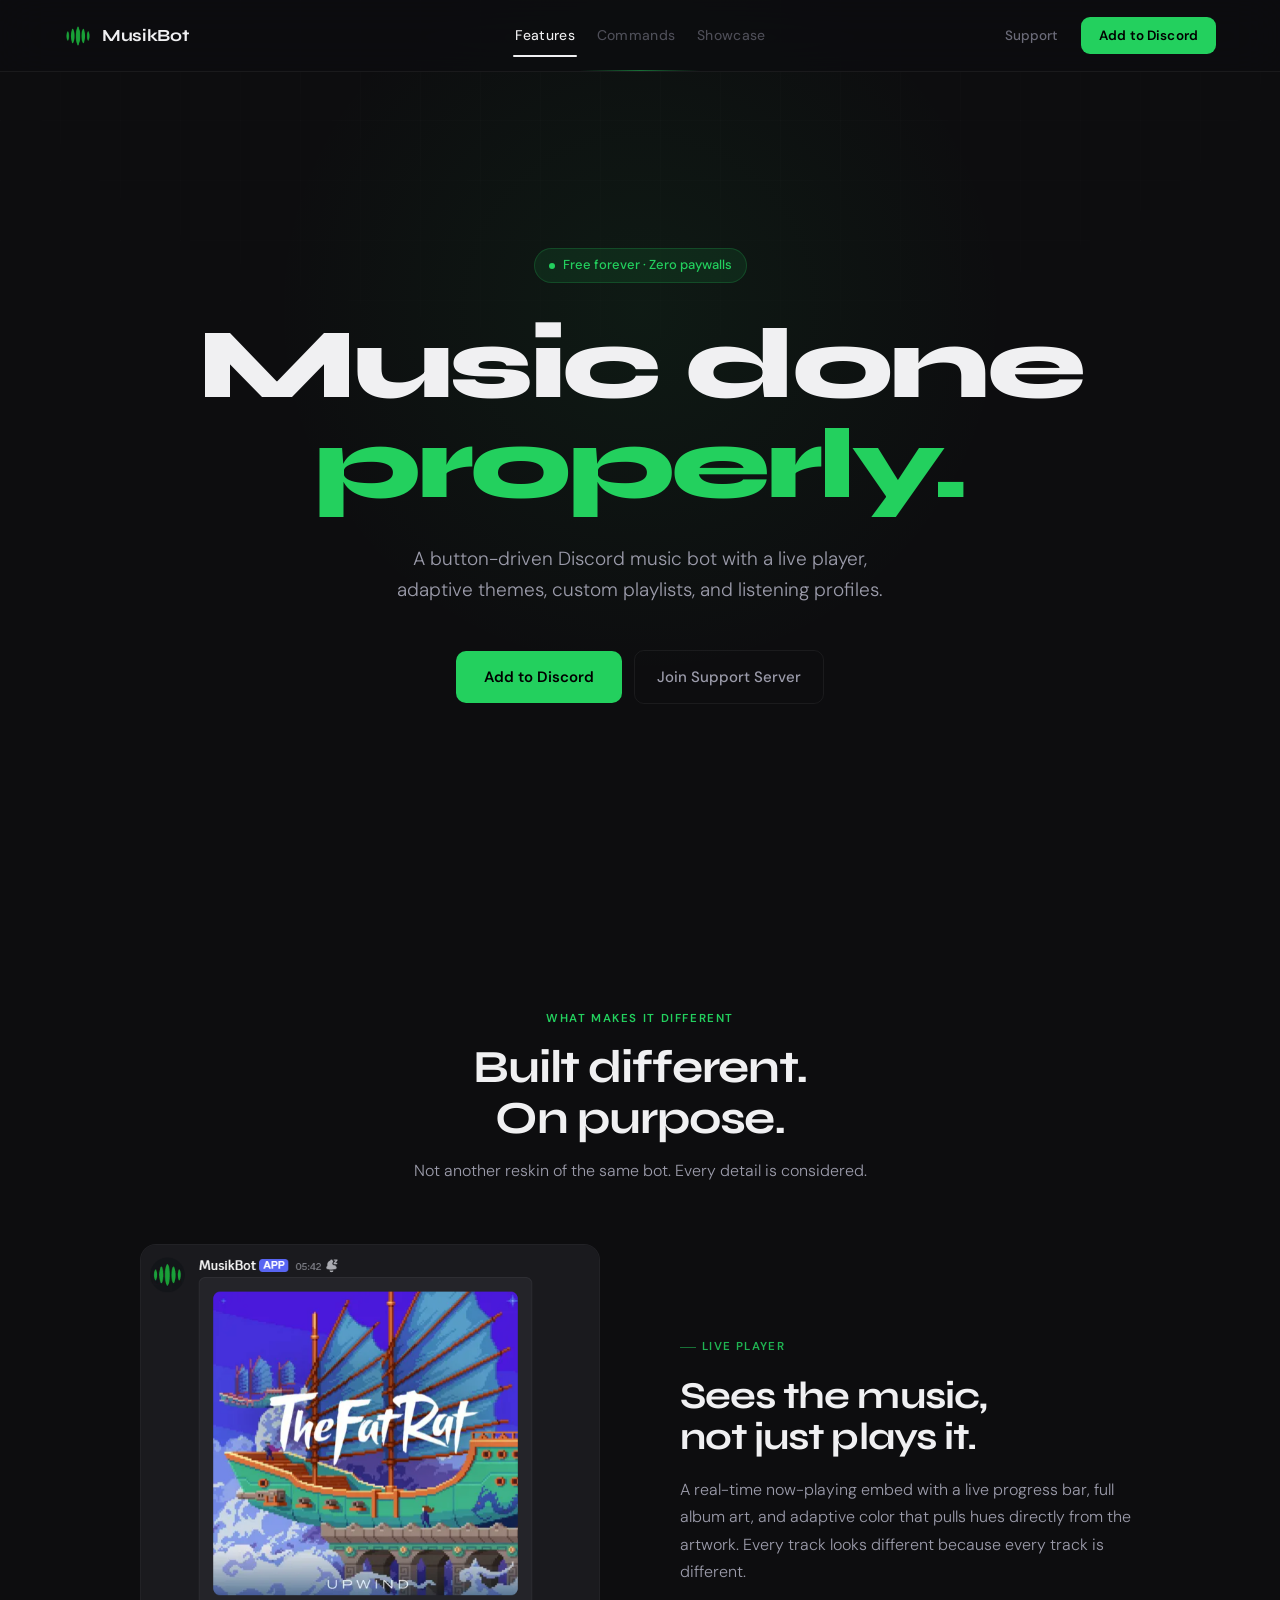
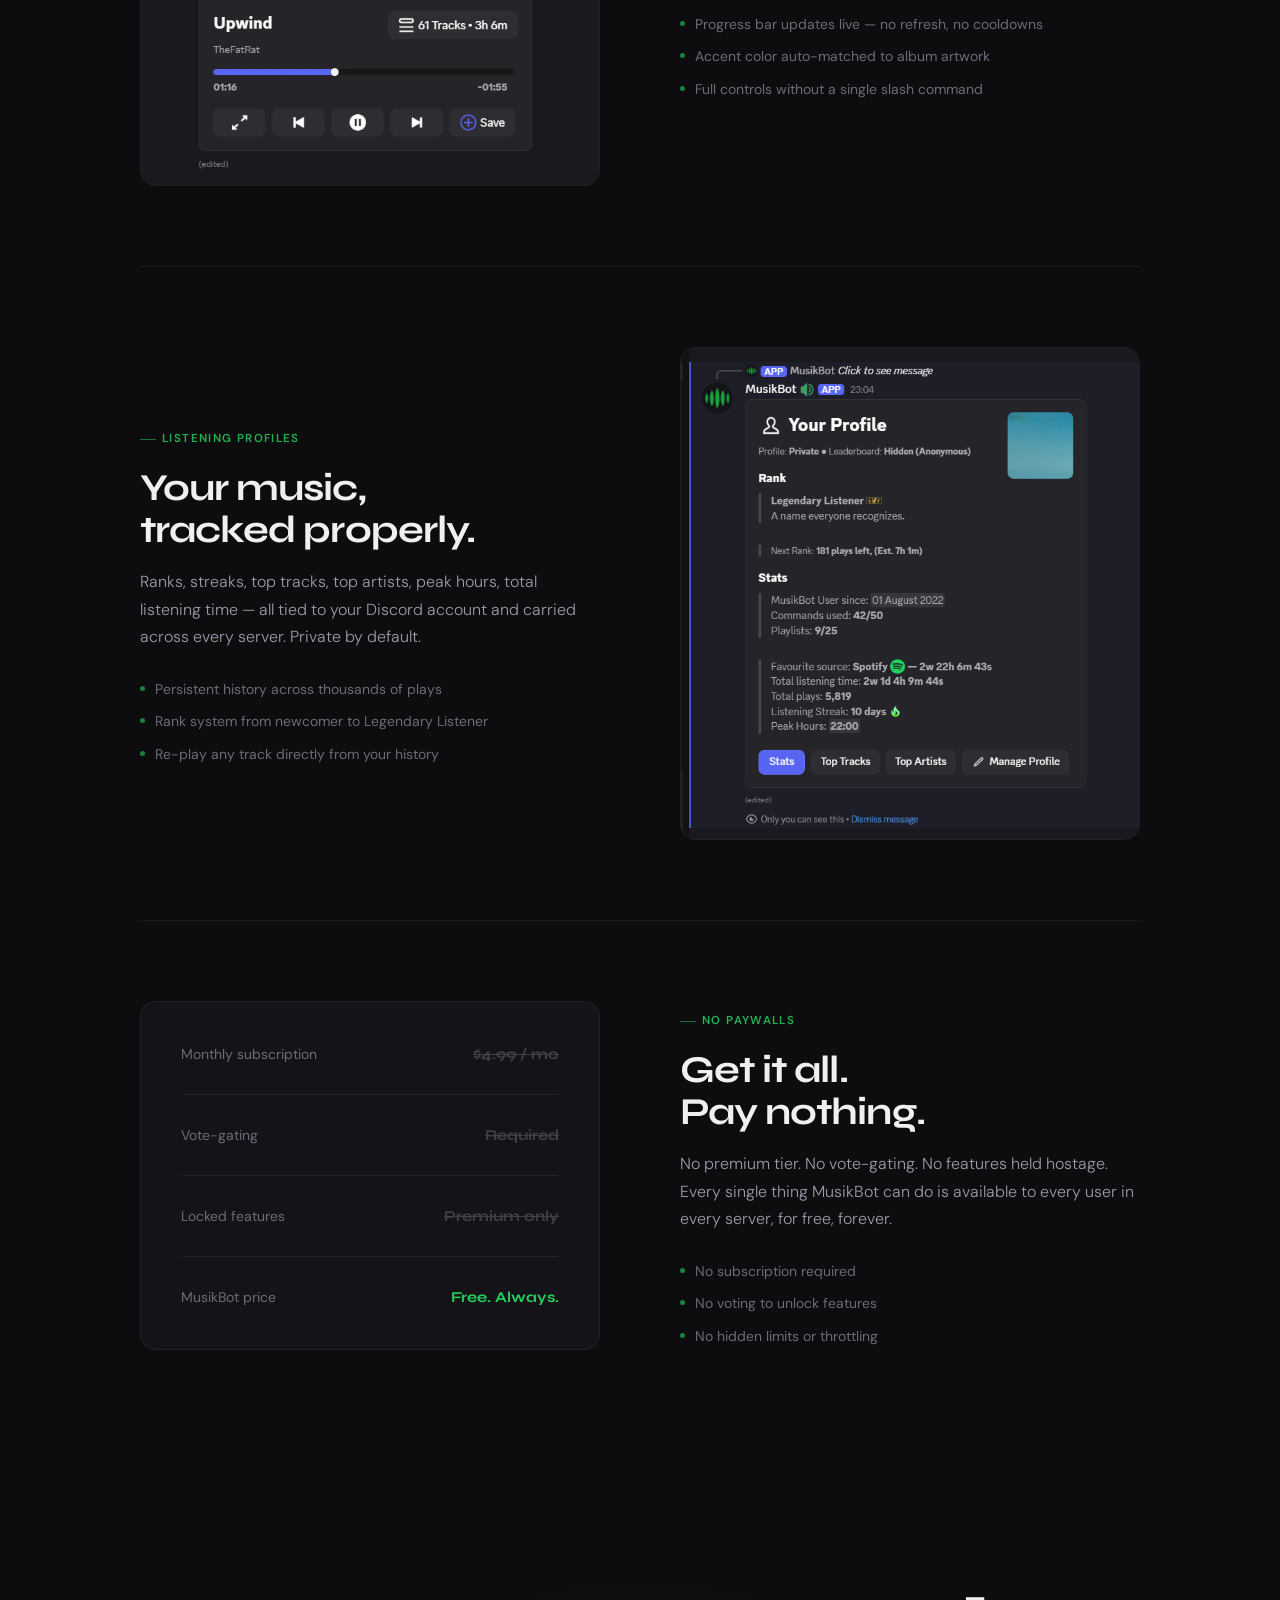
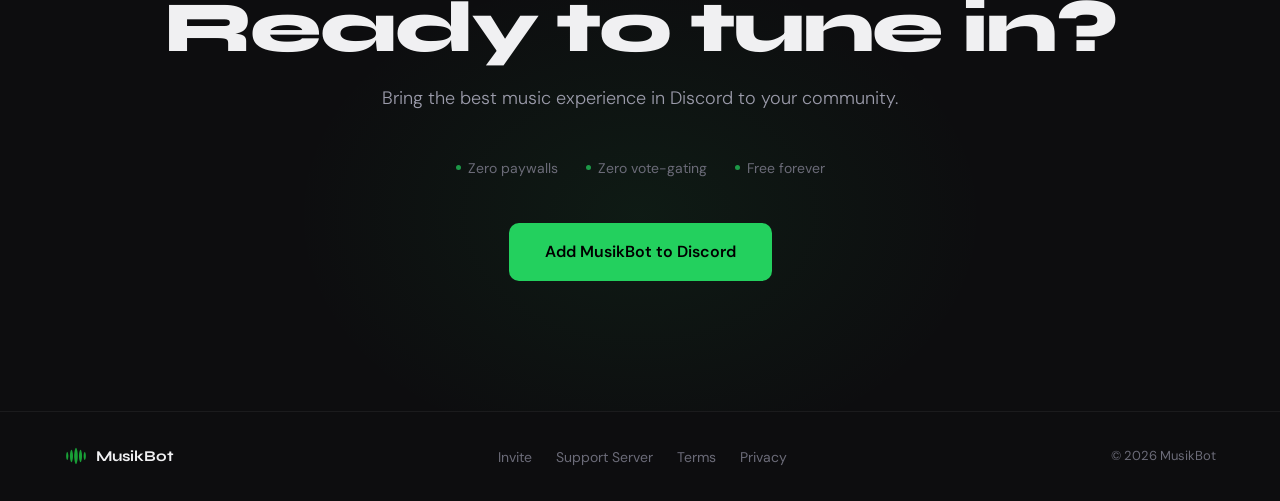
==== index.html @ f8f8abb8 "Update index.html" ====
<!DOCTYPE html>
<html lang="en">
<head>
  <meta charset="UTF-8" />
  <meta name="viewport" content="width=device-width, initial-scale=1.0" />
  <title>MusikBot — Music done properly.</title>
  <meta name="title" content="MusikBot — Music done properly.">
  <meta name="description" content="MusikBot is a button-driven Discord music bot featuring an immersive live player, adaptive themes, and custom listening profiles. Experience music done properly.">
  <meta name="keywords" content="MusikBot, discord music bot, free discord music bot, best discord music bot 2026, discord music bot no paywall, discord music bot free forever, discord music bot with playlists, discord music bot listening stats, discord music bot spotify, discord music bot apple music, discord music bot soundcloud, discord now playing embed, discord music bot adaptive theme, discord music bot album art, discord music bot queue management, discord music bot dj mode, musik bot discord, button driven discord bot, discord music bot no vote gating">
  
  <meta property="og:type" content="website">
  <meta property="og:url" content="https://musikbot.app/">
  <meta property="og:site_name" content="MusikBot">
  <meta property="og:title" content="MusikBot — Music done properly.">
  <meta property="og:description" content="MusikBot is a button-driven Discord music bot featuring an immersive live player, adaptive themes, and custom listening profiles. Experience music done properly.">
  
  <meta name="twitter:card" content="summary_large_image">
  <meta name="twitter:url" content="https://musikbot.app/">
  <meta name="twitter:title" content="MusikBot — Music done properly.">
  <meta name="twitter:description" content="MusikBot is a button-driven Discord music bot featuring an immersive live player, adaptive themes, and custom listening profiles. Experience music done properly.">
  <meta name="twitter:image" content="https://musikbot.app/Media/musikbot.png">
  <meta name="twitter:image:alt" content="MusikBot logo">

  <link rel="icon" type="image/png" href="./Media/musikbot.png">
  <link rel="preconnect" href="https://fonts.googleapis.com" />
  <link rel="preconnect" href="https://fonts.gstatic.com" crossorigin />
  <link href="https://fonts.googleapis.com/css2?family=Syne:wght@400;500;600;700;800&family=DM+Sans:ital,opsz,wght@0,9..40,300;0,9..40,400;0,9..40,500;1,9..40,300&display=swap" rel="stylesheet" />

  <style>
    *, *::before, *::after { box-sizing: border-box; margin: 0; padding: 0; }

    :root {
      --bg: #0d0d0f;
      --surface: #141418;
      --surface2: #1a1a20;
      --border: rgba(255,255,255,0.06);
      --border-hover: rgba(255,255,255,0.12);
      --green: #23d05e;
      --green-dim: rgba(35,208,94,0.10);
      --green-glow: rgba(35,208,94,0.25);
      --text: #f0f0f2;
      --text-muted: #6b6b78;
      --text-mid: #9b9baa;
      --radius: 16px;
      --radius-sm: 10px;
      --nav-height: 72px;
    }

    html { scroll-behavior: smooth; }

    body {
      background: var(--bg);
      color: var(--text);
      font-family: 'DM Sans', sans-serif;
      font-size: 16px;
      line-height: 1.6;
      overflow-x: hidden;
      -webkit-font-smoothing: antialiased;
    }

    /* ─── NAV ─── */
    nav {
      position: fixed;
      top: 0; left: 0; right: 0;
      z-index: 100;
      height: var(--nav-height);
      display: grid;
      grid-template-columns: 1fr auto 1fr;
      align-items: center;
      padding: 0 clamp(24px, 5vw, 64px);
      background: rgba(13,13,15,0.80);
      backdrop-filter: blur(24px);
      -webkit-backdrop-filter: blur(24px);
      border-bottom: 1px solid var(--border);
    }

    /* subtle green line at very bottom of nav */
    nav::after {
      content: '';
      position: absolute;
      bottom: 0; left: 50%; transform: translateX(-50%);
      width: 120px; height: 1px;
      background: linear-gradient(90deg, transparent, var(--green), transparent);
      opacity: 0.5;
    }

    .nav-logo {
      display: flex;
      align-items: center;
      gap: 10px;
      text-decoration: none;
      color: var(--text);
      font-family: 'Syne', sans-serif;
      font-weight: 700;
      font-size: 17px;
      letter-spacing: -0.02em;
      justify-self: start;
    }

    .nav-logo img { width: 28px; height: 28px; }

    /* container */
    .nav-tabs {
      display: flex;
      align-items: center;
      gap: 18px;
      background: transparent;
      border: none;
      padding: 0;
    }

    /* base tab */
    .nav-tab {
      position: relative;
      color: var(--text-muted);
      text-decoration: none;
      font-size: 14px;
      font-weight: 450;
      font-family: 'DM Sans', sans-serif;
      padding: 6px 2px;
      letter-spacing: 0.02em;
      transition: color 0.2s ease, opacity 0.2s ease;
      opacity: 0.7;
    }

    /* hover */
    .nav-tab:hover {
      color: var(--text);
      opacity: 1;
    }

    /* active tab */
    .nav-tab.active {
      color: var(--text);
      opacity: 1;
    }

    .nav-tab::after {
      content: "";
      position: absolute;
      left: 0;
      bottom: -4px;
      width: 0%;
      height: 2px;
      background: var(--text);
      border-radius: 2px;
      transition: width 0.25s ease;
    }

    /* hover underline */
    .nav-tab:hover::after {
      width: 100%;
    }

    /* active underline */
    .nav-tab.active::after {
      width: 100%;
    }

    /* right side actions */
    .nav-actions {
      display: flex;
      align-items: center;
      gap: 10px;
      justify-self: end;
    }

    .nav-support {
      color: var(--text-muted);
      text-decoration: none;
      font-size: 13.5px;
      font-weight: 500;
      padding: 7px 14px;
      border-radius: 8px;
      transition: color 0.18s, background 0.18s;
    }

    .nav-support:hover { color: var(--text); background: var(--surface); }

    .nav-cta {
      display: inline-flex;
      align-items: center;
      gap: 7px;
      background: var(--green);
      color: #000;
      font-family: 'DM Sans', sans-serif;
      font-weight: 600;
      font-size: 13.5px;
      padding: 8px 18px;
      border-radius: 9px;
      text-decoration: none;
      transition: opacity 0.2s, transform 0.2s, box-shadow 0.2s;
      letter-spacing: 0.01em;
    }

    .nav-cta:hover {
      opacity: 0.9;
      transform: translateY(-1px);
      box-shadow: 0 4px 20px var(--green-glow);
    }

    .nav-mobile-cta { display: none; }

    /* ─── HERO ─── */
    .hero {
      min-height: 100vh;
      display: flex;
      flex-direction: column;
      align-items: center;
      justify-content: center;
      text-align: center;
      padding: calc(var(--nav-height) + 80px) clamp(24px, 5vw, 80px) 100px;
      position: relative;
      overflow: hidden;
    }

    .hero-glow {
      position: absolute;
      top: -10%;
      left: 50%;
      transform: translateX(-50%);
      width: 800px;
      height: 800px;
      background: radial-gradient(circle, rgba(35,208,94,0.065) 0%, transparent 65%);
      pointer-events: none;
    }

    /* subtle grid overlay */
    .hero-grid {
      position: absolute;
      inset: 0;
      background-image:
        linear-gradient(rgba(255,255,255,0.015) 1px, transparent 1px),
        linear-gradient(90deg, rgba(255,255,255,0.015) 1px, transparent 1px);
      background-size: 60px 60px;
      pointer-events: none;
      mask-image: radial-gradient(ellipse 80% 60% at 50% 0%, black, transparent);
    }

    .hero-badge {
      display: inline-flex;
      align-items: center;
      gap: 8px;
      background: var(--green-dim);
      border: 1px solid rgba(35,208,94,0.2);
      color: var(--green);
      padding: 6px 14px;
      border-radius: 100px;
      font-size: 13px;
      font-weight: 500;
      margin-bottom: 32px;
      animation: fadeUp 0.6s ease both;
    }

    .hero-badge-dot {
      width: 6px; height: 6px;
      background: var(--green);
      border-radius: 50%;
      animation: pulse 2s infinite;
    }

    @keyframes pulse {
      0%, 100% { opacity: 1; box-shadow: 0 0 0 0 var(--green-glow); }
      50% { opacity: 0.6; box-shadow: 0 0 0 4px transparent; }
    }

    h1 {
      font-family: 'Syne', sans-serif;
      font-size: clamp(52px, 8.5vw, 100px);
      font-weight: 800;
      line-height: 1.0;
      letter-spacing: -0.035em;
      margin-bottom: 28px;
      animation: fadeUp 0.6s 0.1s ease both;
    }

    h1 em {
      font-style: normal;
      color: var(--green);
    }

    .hero-sub {
      font-size: clamp(16px, 2vw, 19px);
      color: var(--text-mid);
      font-weight: 300;
      max-width: 500px;
      margin: 0 auto 44px;
      line-height: 1.65;
      animation: fadeUp 0.6s 0.2s ease both;
    }

    .hero-actions {
      display: flex;
      align-items: center;
      gap: 12px;
      flex-wrap: wrap;
      justify-content: center;
      animation: fadeUp 0.6s 0.3s ease both;
    }

    .btn-primary {
      display: inline-flex;
      align-items: center;
      gap: 8px;
      background: var(--green);
      color: #000;
      font-family: 'DM Sans', sans-serif;
      font-weight: 600;
      font-size: 15px;
      padding: 14px 28px;
      border-radius: 10px;
      text-decoration: none;
      transition: transform 0.2s, box-shadow 0.2s, opacity 0.2s;
    }

    .btn-primary:hover {
      transform: translateY(-2px);
      box-shadow: 0 10px 36px var(--green-glow);
      opacity: 0.92;
    }

    .btn-secondary {
      display: inline-flex;
      align-items: center;
      gap: 8px;
      background: transparent;
      color: var(--text-mid);
      font-family: 'DM Sans', sans-serif;
      font-weight: 500;
      font-size: 15px;
      padding: 14px 22px;
      border-radius: 10px;
      text-decoration: none;
      border: 1px solid var(--border);
      transition: border-color 0.2s, color 0.2s, background 0.2s;
    }

    .btn-secondary:hover {
      border-color: var(--border-hover);
      color: var(--text);
      background: var(--surface);
    }

    @keyframes fadeUp {
      from { opacity: 0; transform: translateY(22px); }
      to { opacity: 1; transform: translateY(0); }
    }

    /* ─── SHARED SECTION STYLES ─── */
    .section-label {
      text-align: center;
      font-size: 11.5px;
      font-weight: 600;
      letter-spacing: 0.14em;
      text-transform: uppercase;
      color: var(--green);
      margin-bottom: 14px;
      opacity: 0.8;
    }

    .section-title {
      font-family: 'Syne', sans-serif;
      font-size: clamp(28px, 4vw, 46px);
      font-weight: 700;
      letter-spacing: -0.025em;
      text-align: center;
      margin-bottom: 14px;
      line-height: 1.1;
    }

    .section-desc {
      text-align: center;
      color: var(--text-mid);
      font-size: 16px;
      font-weight: 300;
      max-width: 460px;
      margin: 0 auto 60px;
      line-height: 1.65;
    }

    /* ─── CANVAS GALLERY ─── */
    .canvas-section {
      padding: 0 clamp(24px, 5vw, 80px) 110px;
    }

    .canvas-gallery {
      display: grid;
      grid-template-columns: repeat(3, 1fr);
      gap: 20px;
      max-width: 1100px;
      margin: 0 auto;
    }

    .canvas-card {
      border-radius: var(--radius);
      overflow: hidden;
      border: 1px solid var(--border);
      transition: transform 0.3s, border-color 0.3s, box-shadow 0.3s;
    }

    .canvas-card:hover {
      transform: translateY(-6px);
      border-color: var(--border-hover);
      box-shadow: 0 24px 60px rgba(0,0,0,0.5);
    }

    .canvas-card img { width: 100%; display: block; }

    /* ─── THEMES ─── */
    .themes-section {
      padding: 100px clamp(24px, 5vw, 80px);
      background: var(--surface);
      border-top: 1px solid var(--border);
      border-bottom: 1px solid var(--border);
    }

    .themes-grid {
      display: grid;
      grid-template-columns: 1fr 1fr;
      gap: 20px;
      max-width: 900px;
      margin: 0 auto;
    }

    .theme-card {
      border-radius: var(--radius);
      overflow: hidden;
      border: 1px solid var(--border);
      transition: transform 0.3s, border-color 0.3s, box-shadow 0.3s;
    }

    .theme-card:hover {
      transform: translateY(-4px);
      border-color: var(--border-hover);
      box-shadow: 0 20px 50px rgba(0,0,0,0.4);
    }

    .theme-card img { width: 100%; display: block; }

    .theme-label {
      padding: 14px 18px;
      background: var(--surface2);
      border-top: 1px solid var(--border);
    }

    .theme-label-name {
      font-family: 'Syne', sans-serif;
      font-weight: 600;
      font-size: 14px;
    }

    .theme-label-desc {
      font-size: 12px;
      color: var(--text-muted);
      margin-top: 2px;
    }

    /* ─── FEATURES (new alternating layout) ─── */
    .features-section {
      padding: 110px clamp(24px, 5vw, 80px);
    }

    .features-list {
      max-width: 1000px;
      margin: 0 auto;
      display: flex;
      flex-direction: column;
      gap: 0;
    }

    .feature-row {
      display: grid;
      grid-template-columns: 1fr 1fr;
      gap: 80px;
      align-items: center;
      padding: 80px 0;
      border-bottom: 1px solid var(--border);
    }

    .feature-row:first-child { padding-top: 0; }
    .feature-row:last-child { border-bottom: none; padding-bottom: 0; }

    /* alternate: text right, visual left */
    .feature-row.reverse { direction: rtl; }
    .feature-row.reverse > * { direction: ltr; }

    .feature-text {}

    .feature-tag {
      display: inline-flex;
      align-items: center;
      gap: 6px;
      font-size: 11.5px;
      font-weight: 600;
      letter-spacing: 0.12em;
      text-transform: uppercase;
      color: var(--green);
      margin-bottom: 18px;
      opacity: 0.85;
    }

    .feature-tag::before {
      content: '';
      display: inline-block;
      width: 16px;
      height: 1px;
      background: var(--green);
      opacity: 0.6;
    }

    .feature-title {
      font-family: 'Syne', sans-serif;
      font-size: clamp(26px, 3vw, 38px);
      font-weight: 700;
      letter-spacing: -0.025em;
      line-height: 1.1;
      margin-bottom: 18px;
    }

    .feature-desc {
      font-size: 16px;
      color: var(--text-mid);
      font-weight: 300;
      line-height: 1.7;
      margin-bottom: 28px;
    }

    .feature-detail {
      display: flex;
      flex-direction: column;
      gap: 10px;
    }

    .feature-detail-item {
      display: flex;
      align-items: flex-start;
      gap: 10px;
      font-size: 14px;
      color: var(--text-muted);
    }

    .feature-detail-item::before {
      content: '';
      display: inline-block;
      width: 5px;
      height: 5px;
      border-radius: 50%;
      background: var(--green);
      opacity: 0.6;
      flex-shrink: 0;
      margin-top: 8px;
    }

    /* visual side of feature row */
    .feature-visual {
      border-radius: var(--radius);
      overflow: hidden;
      border: 1px solid var(--border);
      background: var(--surface);
      transition: border-color 0.3s, box-shadow 0.3s;
    }

    .feature-visual:hover {
      border-color: var(--border-hover);
      box-shadow: 0 20px 60px rgba(0,0,0,0.5);
    }

    .feature-visual img { width: 100%; display: block; }

    /* stat-style visual for "free" feature */
    .feature-stat-block {
      border-radius: var(--radius);
      background: var(--surface);
      border: 1px solid var(--border);
      padding: 40px;
      display: flex;
      flex-direction: column;
      gap: 28px;
    }

    .stat-row {
      display: flex;
      align-items: center;
      justify-content: space-between;
      padding-bottom: 28px;
      border-bottom: 1px solid var(--border);
    }

    .stat-row:last-child { border-bottom: none; padding-bottom: 0; }

    .stat-label {
      font-size: 14px;
      color: var(--text-muted);
      font-weight: 400;
    }

    .stat-value {
      font-family: 'Syne', sans-serif;
      font-size: 15px;
      font-weight: 700;
      color: var(--green);
    }

    .stat-value.crossed {
      color: var(--text-muted);
      text-decoration: line-through;
      opacity: 0.5;
    }

    /* ─── SCREENSHOTS ─── */
    .screenshots-section {
      padding: 100px clamp(24px, 5vw, 80px);
      background: var(--surface);
      border-top: 1px solid var(--border);
      border-bottom: 1px solid var(--border);
    }

    .screenshots-scroll {
      display: grid;
      grid-template-columns: repeat(3, 1fr);
      gap: 20px;
      max-width: 1100px;
      margin: 0 auto;
    }

    .screenshot-card {
      border-radius: var(--radius);
      overflow: hidden;
      border: 1px solid var(--border);
      transition: transform 0.3s, border-color 0.3s, box-shadow 0.3s;
    }

    .screenshot-card:hover {
      transform: translateY(-4px);
      border-color: var(--border-hover);
      box-shadow: 0 20px 50px rgba(0,0,0,0.4);
    }

    .screenshot-card img { width: 100%; display: block; }

    .screenshot-label {
      padding: 12px 16px;
      background: var(--surface2);
      border-top: 1px solid var(--border);
      font-size: 13px;
      font-weight: 500;
      color: var(--text-mid);
    }

    /* ─── CTA ─── */
    .cta-section {
      padding: 130px clamp(24px, 5vw, 80px);
      text-align: center;
      position: relative;
      overflow: hidden;
    }

    .cta-glow {
      position: absolute;
      bottom: -10%;
      left: 50%;
      transform: translateX(-50%);
      width: 700px;
      height: 500px;
      background: radial-gradient(ellipse, rgba(35,208,94,0.07) 0%, transparent 70%);
      pointer-events: none;
    }

    .cta-section h2 {
      font-family: 'Syne', sans-serif;
      font-size: clamp(36px, 6vw, 72px);
      font-weight: 800;
      letter-spacing: -0.03em;
      margin-bottom: 18px;
      line-height: 1.05;
    }

    .cta-section p {
      color: var(--text-mid);
      font-size: 18px;
      font-weight: 300;
      margin-bottom: 44px;
    }

    .cta-pills {
      display: flex;
      align-items: center;
      justify-content: center;
      gap: 28px;
      margin-bottom: 44px;
      flex-wrap: wrap;
    }

    .cta-pill {
      display: flex;
      align-items: center;
      gap: 7px;
      font-size: 14px;
      color: var(--text-muted);
    }

    .cta-pill-dot {
      width: 5px; height: 5px;
      border-radius: 50%;
      background: var(--green);
      opacity: 0.7;
    }

    /* ─── FOOTER ─── */
    footer {
      border-top: 1px solid var(--border);
      padding: 32px clamp(24px, 5vw, 64px);
      display: flex;
      align-items: center;
      justify-content: space-between;
      gap: 16px;
      flex-wrap: wrap;
    }

    .footer-logo {
      display: flex;
      align-items: center;
      gap: 8px;
      font-family: 'Syne', sans-serif;
      font-weight: 700;
      font-size: 15px;
      color: var(--text);
      text-decoration: none;
    }

    .footer-logo img { width: 24px; height: 24px; }

    .footer-links {
      display: flex;
      gap: 24px;
      list-style: none;
    }

    .footer-links a {
      color: var(--text-muted);
      text-decoration: none;
      font-size: 14px;
      transition: color 0.2s;
    }

    .footer-links a:hover { color: var(--text); }

    .footer-copy {
      font-size: 13px;
      color: var(--text-muted);
    }

    /* ─── SCROLL REVEAL ─── */
    .reveal {
      opacity: 0;
      transform: translateY(24px);
      transition: opacity 0.65s ease, transform 0.65s ease;
    }

    .reveal.visible {
      opacity: 1;
      transform: translateY(0);
    }

    /* ─── RESPONSIVE ─── */
    @media (max-width: 700px) {
      .feature-row {
        grid-template-columns: 1fr;
        gap: 40px;
        padding: 60px 0;
      }
      .feature-row.reverse { direction: ltr; }
      
      .feature-visual {
        max-width: 400px;
        margin: 0 auto;
        width: 100%;
      }
    }

    @media (max-width: 640px) {
      nav { grid-template-columns: 1fr auto; }
      .nav-tabs { display: right; }
      .nav-cta { display: none;}
      .nav-actions .nav-support { display: none; }
      
      .canvas-gallery { grid-template-columns: 1fr; gap: 16px; }
      .themes-grid { grid-template-columns: 1fr; }
      .screenshots-scroll { grid-template-columns: 1fr; }
      footer { flex-direction: column; align-items: flex-start; gap: 20px; }
      .footer-links { flex-wrap: wrap; gap: 16px; }

      .canvas-card, .theme-card, .screenshot-card {
        max-width: 450px;
        margin: 0 auto;
        width: 100%;
      }
    }

    @media (max-width: 480px) {
      .hero-actions { flex-direction: column; width: 100%; }
      .btn-primary, .btn-secondary { width: 100%; justify-content: center; }
      .cta-pills { gap: 16px; flex-direction: column; align-items: flex-start; padding-left: 8px; }
    }
  </style>
</head>
<body>

  <!-- NAV -->
  <nav>
    <a href="#" class="nav-logo">
      <img src="./Media/musikbot.png" alt="MusikBot" />
      MusikBot
    </a>

    <div class="nav-tabs">
      <a href="#features" class="nav-tab">Features</a>
      <a href="/commands" class="nav-tab">Commands</a>
      <a href="/showcase" class="nav-tab">Showcase</a>
    </div>

    <div class="nav-actions">
      <a href="https://discord.gg/jgJybrnB6D" class="nav-support">Support</a>
      <a href="https://discord.com/oauth2/authorize?client_id=848101659665891329&scope=bot&permissions=414468009280" class="nav-cta">
        Add to Discord
      </a>
    </div>

    <!-- mobile only -->
    <a href="https://discord.com/oauth2/authorize?client_id=848101659665891329&scope=bot&permissions=414468009280" class="nav-cta nav-mobile-cta" style="display:none;">Add to Discord</a>
  </nav>

  <!-- HERO -->
  <section class="hero">
    <div class="hero-glow"></div>
    <div class="hero-grid"></div>
    <div class="hero-badge">
      <div class="hero-badge-dot"></div>
      Free forever · Zero paywalls
    </div>
    <h1>Music done<br /><em>properly.</em></h1>
    <p class="hero-sub">A button-driven Discord music bot with a live player, adaptive themes, custom playlists, and listening profiles.</p>
    <div class="hero-actions">
      <a href="https://discord.com/oauth2/authorize?client_id=848101659665891329&scope=bot&permissions=414468009280" class="btn-primary">
        Add to Discord
      </a>
      <a href="https://discord.gg/jgJybrnB6D" class="btn-secondary">
        Join Support Server
      </a>
    </div>
  </section>

  <!-- FEATURES — alternating rows -->
  <section class="features-section" id="features">
    <p class="section-label reveal">What makes it different</p>
    <h2 class="section-title reveal">Built different.<br />On purpose.</h2>
    <p class="section-desc reveal">Not another reskin of the same bot. Every detail is considered.</p>

    <div class="features-list">

      <!-- 1: Live Player -->
      <div class="feature-row reverse reveal">
        <div class="feature-text">
          <div class="feature-tag">Live Player</div>
          <h3 class="feature-title">Sees the music,<br />not just plays it.</h3>
          <p class="feature-desc">A real-time now-playing embed with a live progress bar, full album art, and adaptive color that pulls hues directly from the artwork. Every track looks different because every track is different.</p>
          <div class="feature-detail">
            <div class="feature-detail-item">Progress bar updates live — no refresh, no cooldowns</div>
            <div class="feature-detail-item">Accent color auto-matched to album artwork</div>
            <div class="feature-detail-item">Full controls without a single slash command</div>
          </div>
        </div>
        <div class="feature-visual">
          <img src="./Media/Canvas_Blue.png" alt="Live player with adaptive color" loading="lazy" />
        </div>
      </div>

      <!-- 2: Listening Profiles -->
      <div class="feature-row reveal">
        <div class="feature-text">
          <div class="feature-tag">Listening Profiles</div>
          <h3 class="feature-title">Your music,<br />tracked properly.</h3>
          <p class="feature-desc">Ranks, streaks, top tracks, top artists, peak hours, total listening time — all tied to your Discord account and carried across every server. Private by default.</p>
          <div class="feature-detail">
            <div class="feature-detail-item">Persistent history across thousands of plays</div>
            <div class="feature-detail-item">Rank system from newcomer to Legendary Listener</div>
            <div class="feature-detail-item">Re-play any track directly from your history</div>
          </div>
        </div>
        <div class="feature-visual">
          <img src="./Media/Profile_View.png" alt="Listening profile with stats" loading="lazy" />
        </div>
      </div>

      <!-- 3: Free forever -->
      <div class="feature-row reverse reveal">
        <div class="feature-text">
          <div class="feature-tag">No Paywalls</div>
          <h3 class="feature-title">Get it all.<br />Pay nothing.</h3>
          <p class="feature-desc">No premium tier. No vote-gating. No features held hostage. Every single thing MusikBot can do is available to every user in every server, for free, forever.</p>
          <div class="feature-detail">
            <div class="feature-detail-item">No subscription required</div>
            <div class="feature-detail-item">No voting to unlock features</div>
            <div class="feature-detail-item">No hidden limits or throttling</div>
          </div>
        </div>
        <div class="feature-stat-block">
          <div class="stat-row">
            <span class="stat-label">Monthly subscription</span>
            <span class="stat-value crossed">$4.99 / mo</span>
          </div>
          <div class="stat-row">
            <span class="stat-label">Vote-gating</span>
            <span class="stat-value crossed">Required</span>
          </div>
          <div class="stat-row">
            <span class="stat-label">Locked features</span>
            <span class="stat-value crossed">Premium only</span>
          </div>
          <div class="stat-row">
            <span class="stat-label">MusikBot price</span>
            <span class="stat-value">Free. Always.</span>
          </div>
        </div>
      </div>

    </div>
  </section>

  <!-- CTA -->
  <section class="cta-section">
    <div class="cta-glow"></div>
    <h2 class="reveal">Ready to tune in?</h2>
    <p class="reveal">Bring the best music experience in Discord to your community.</p>
    <div class="cta-pills reveal">
      <div class="cta-pill"><div class="cta-pill-dot"></div>Zero paywalls</div>
      <div class="cta-pill"><div class="cta-pill-dot"></div>Zero vote-gating</div>
      <div class="cta-pill"><div class="cta-pill-dot"></div>Free forever</div>
    </div>
    <div class="reveal">
      <a href="https://discord.com/oauth2/authorize?client_id=848101659665891329&scope=bot&permissions=414468009280" class="btn-primary" style="font-size: 16px; padding: 16px 36px;">
        Add MusikBot to Discord
      </a>
    </div>
  </section>

  <!-- FOOTER -->
  <footer>
    <a href="#" class="footer-logo">
      <img src="./Media/musikbot.png" alt="MusikBot" />
      MusikBot
    </a>
    <ul class="footer-links">
      <li><a href="https://discord.com/oauth2/authorize?client_id=848101659665891329&scope=bot&permissions=414468009280">Invite</a></li>
      <li><a href="https://discord.gg/jgJybrnB6D">Support Server</a></li>
      <li><a href="/terms-of-service">Terms</a></li>
      <li><a href="/privacy-policy">Privacy</a></li>
    </ul>
    <span class="footer-copy">© 2026 MusikBot</span>
  </footer>

  <script>
    // Scroll reveal
    const observer = new IntersectionObserver((entries) => {
      entries.forEach(e => {
        if (e.isIntersecting) {
          e.target.classList.add('visible');
          observer.unobserve(e.target);
        }
      });
    }, { threshold: 0.08, rootMargin: '0px 0px -40px 0px' });

    document.querySelectorAll('.reveal').forEach(el => observer.observe(el));

    // Active nav tab on scroll
    const sections = document.querySelectorAll('section[id]');
    const tabs = document.querySelectorAll('.nav-tab');

    const navObserver = new IntersectionObserver((entries) => {
      entries.forEach(e => {
        if (e.isIntersecting) {
          tabs.forEach(t => t.classList.remove('active'));
          const active = document.querySelector(`.nav-tab[href="#${e.target.id}"]`);
          if (active) active.classList.add('active');
        }
      });
    }, { threshold: 0.4 });

    sections.forEach(s => navObserver.observe(s));
  </script>

</body>
</html>
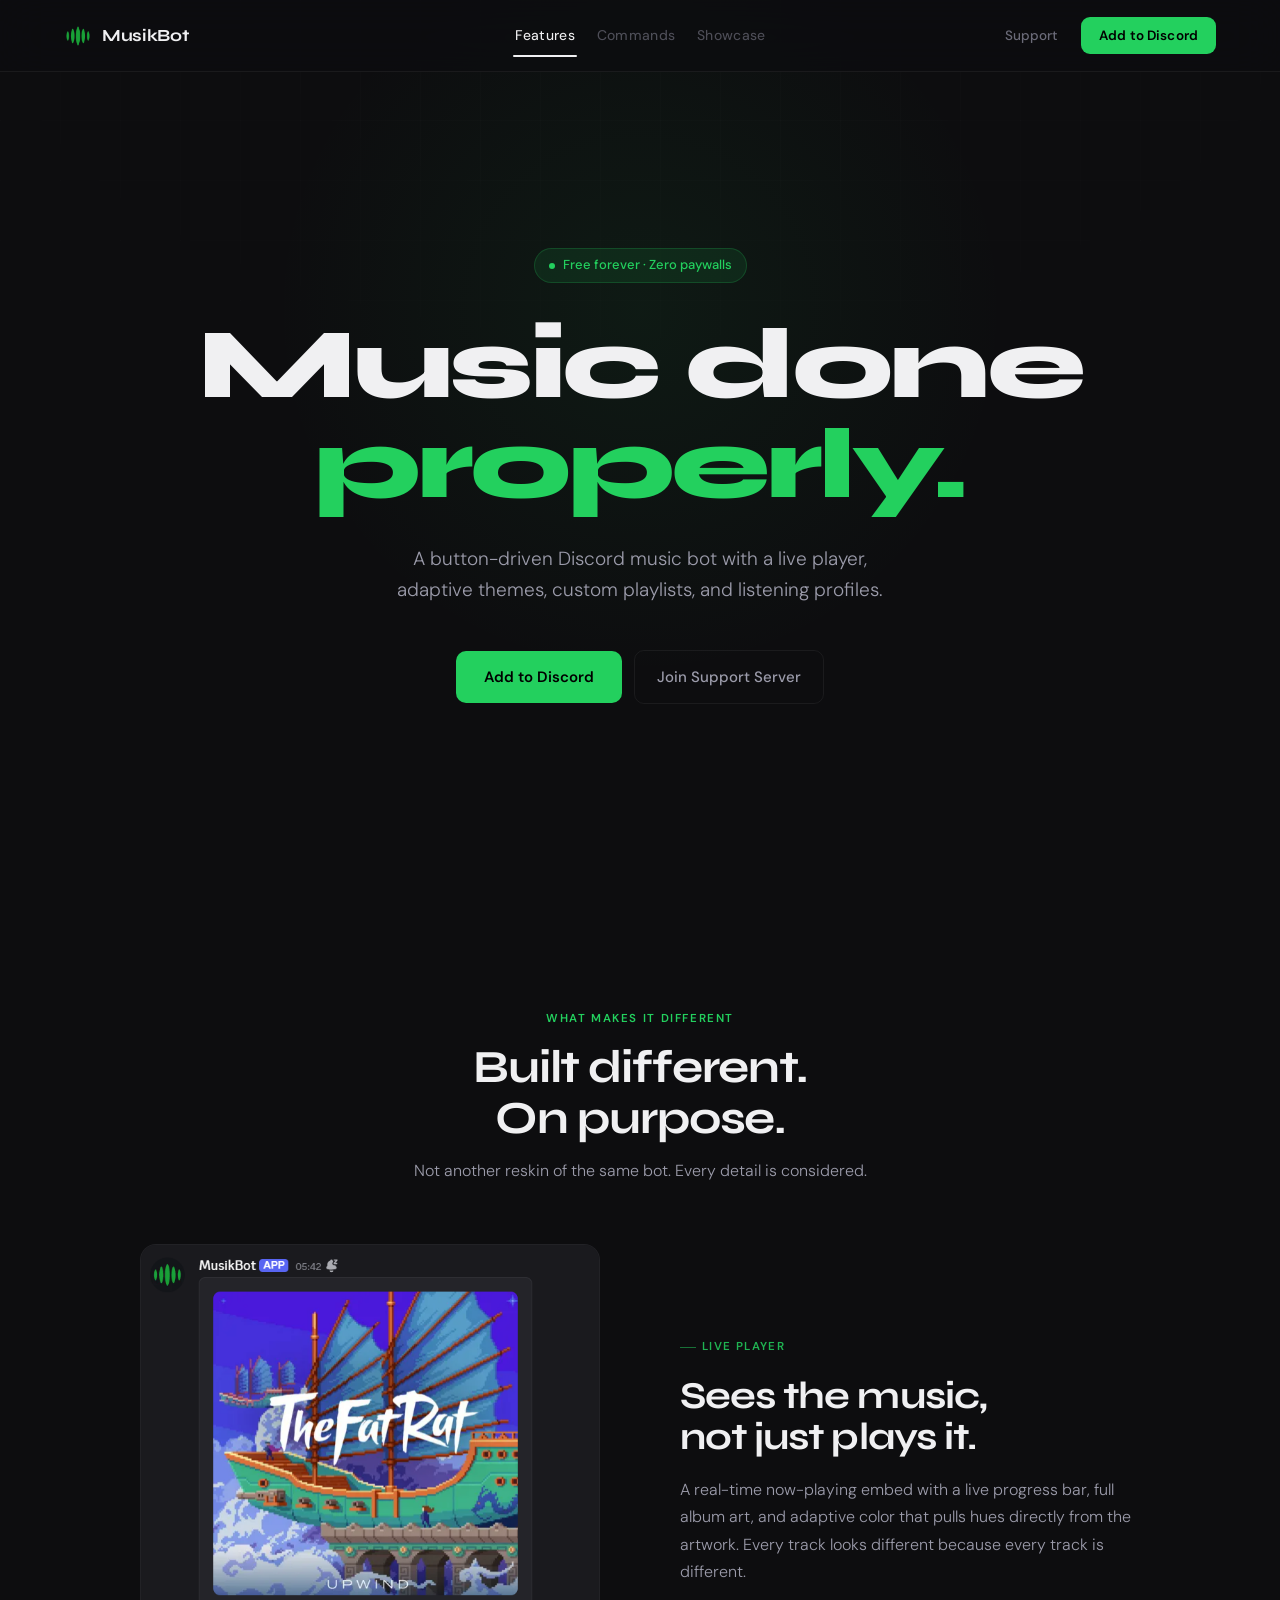
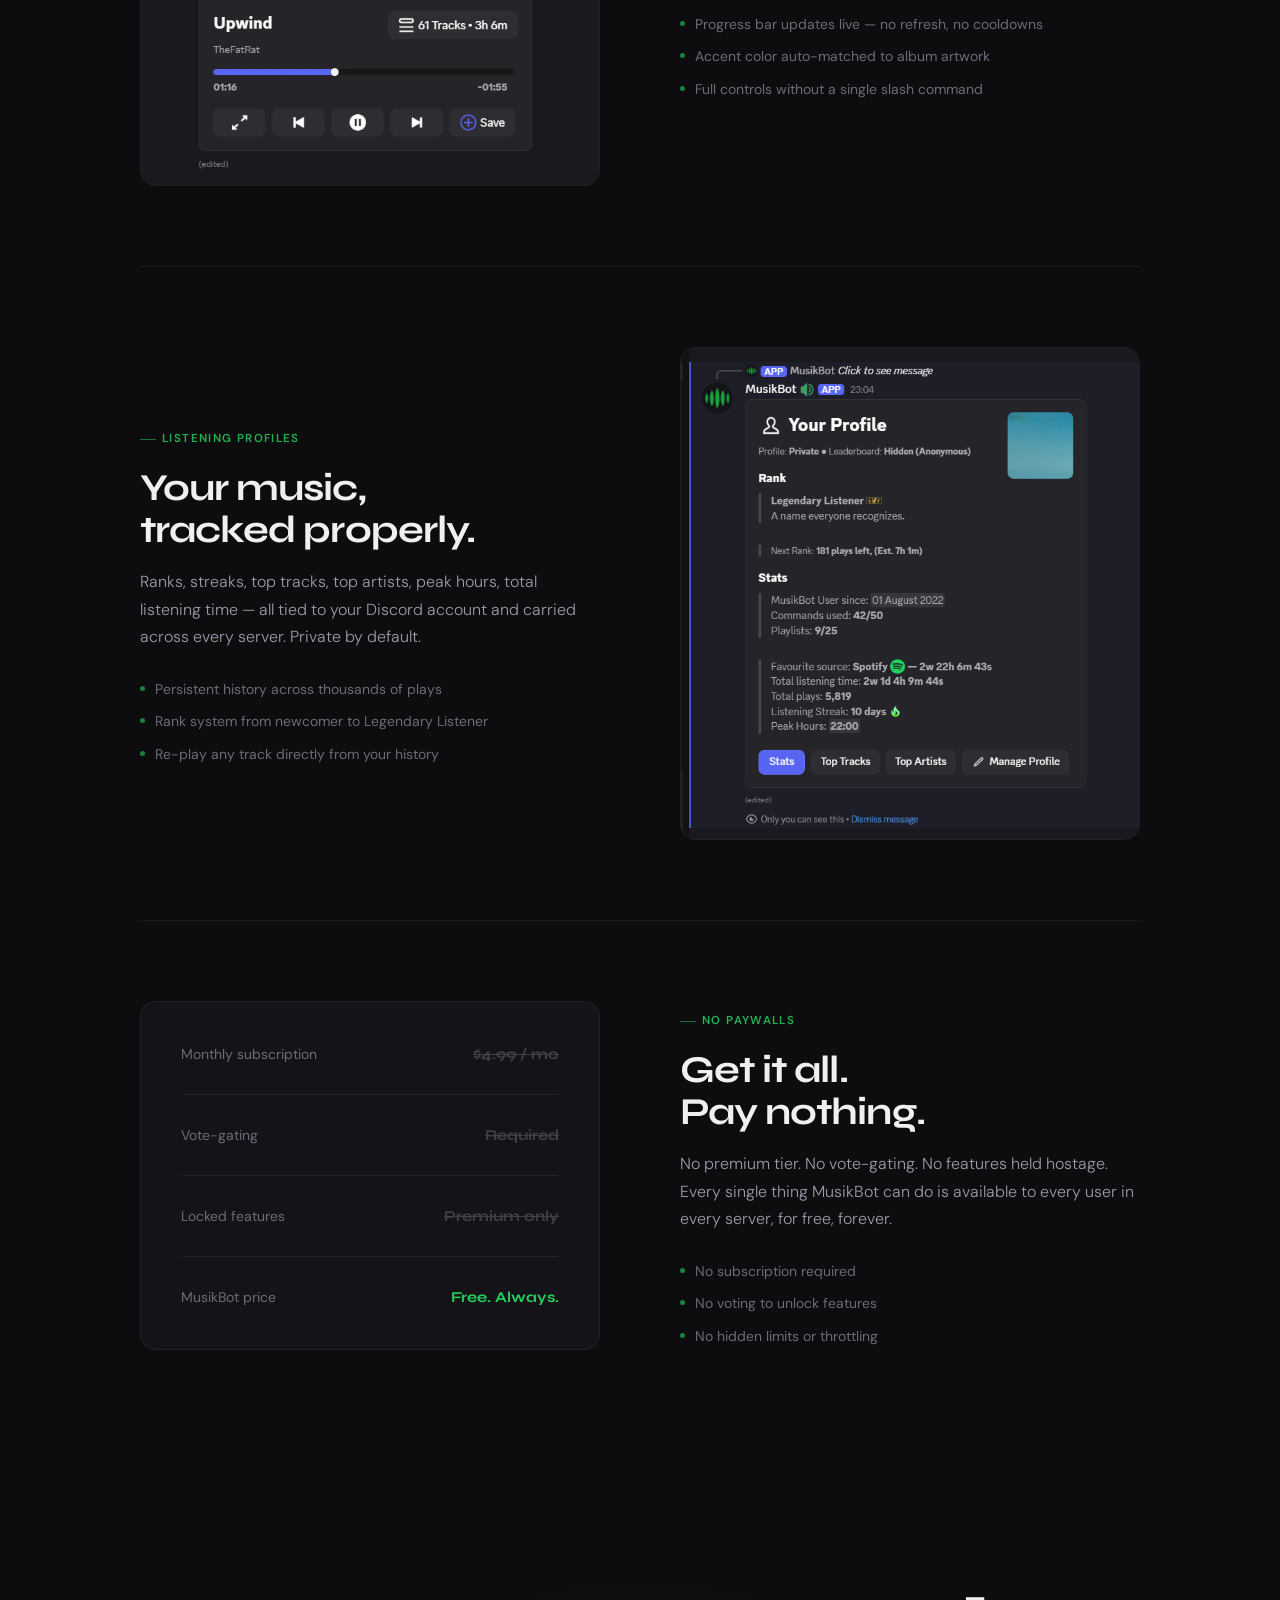
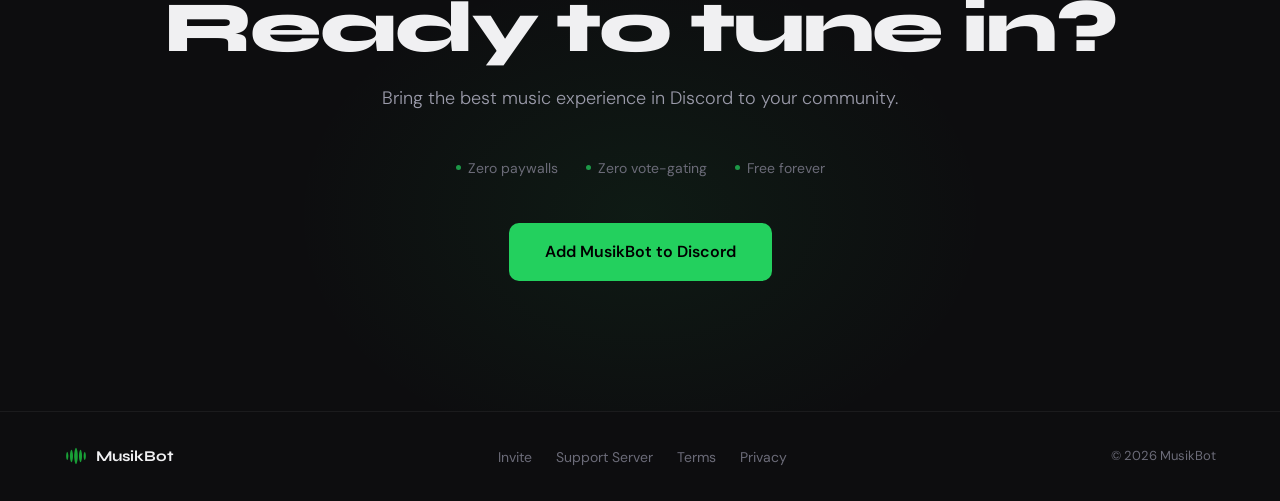
==== commit 4355fd7e: "Update index.html" ====
--- a/index.html
+++ b/index.html
@@ -74,16 +74,6 @@
       border-bottom: 1px solid var(--border);
     }
 
-    /* subtle green line at very bottom of nav */
-    nav::after {
-      content: '';
-      position: absolute;
-      bottom: 0; left: 50%; transform: translateX(-50%);
-      width: 120px; height: 1px;
-      background: linear-gradient(90deg, transparent, var(--green), transparent);
-      opacity: 0.5;
-    }
-
     .nav-logo {
       display: flex;
       align-items: center;
@@ -484,7 +474,7 @@
     .feature-row.reverse { direction: rtl; }
     .feature-row.reverse > * { direction: ltr; }
 
-    .feature-text {}
+    .feature-text { }
 
     .feature-tag {
       display: inline-flex;
@@ -763,7 +753,12 @@
     }
 
     /* ─── RESPONSIVE ─── */
+    @media (max-width: 900px) {
+      .nav-support { display: none;}
+    }
+
     @media (max-width: 700px) {
+      .nav-support { display: none;}
       .feature-row {
         grid-template-columns: 1fr;
         gap: 40px;
@@ -780,8 +775,9 @@
 
     @media (max-width: 640px) {
       nav { grid-template-columns: 1fr auto; }
-      .nav-tabs { display: right; }
-      .nav-cta { display: none;}
+
+      .nav-tabs { display: flex; }
+      .nav-cta { display: none; }
       .nav-actions .nav-support { display: none; }
       
       .canvas-gallery { grid-template-columns: 1fr; gap: 16px; }
@@ -808,7 +804,7 @@
 
   <!-- NAV -->
   <nav>
-    <a href="#" class="nav-logo">
+    <a href="/" class="nav-logo">
       <img src="./Media/musikbot.png" alt="MusikBot" />
       MusikBot
     </a>
@@ -946,7 +942,7 @@
 
   <!-- FOOTER -->
   <footer>
-    <a href="#" class="footer-logo">
+    <a href="/" class="footer-logo">
       <img src="./Media/musikbot.png" alt="MusikBot" />
       MusikBot
     </a>
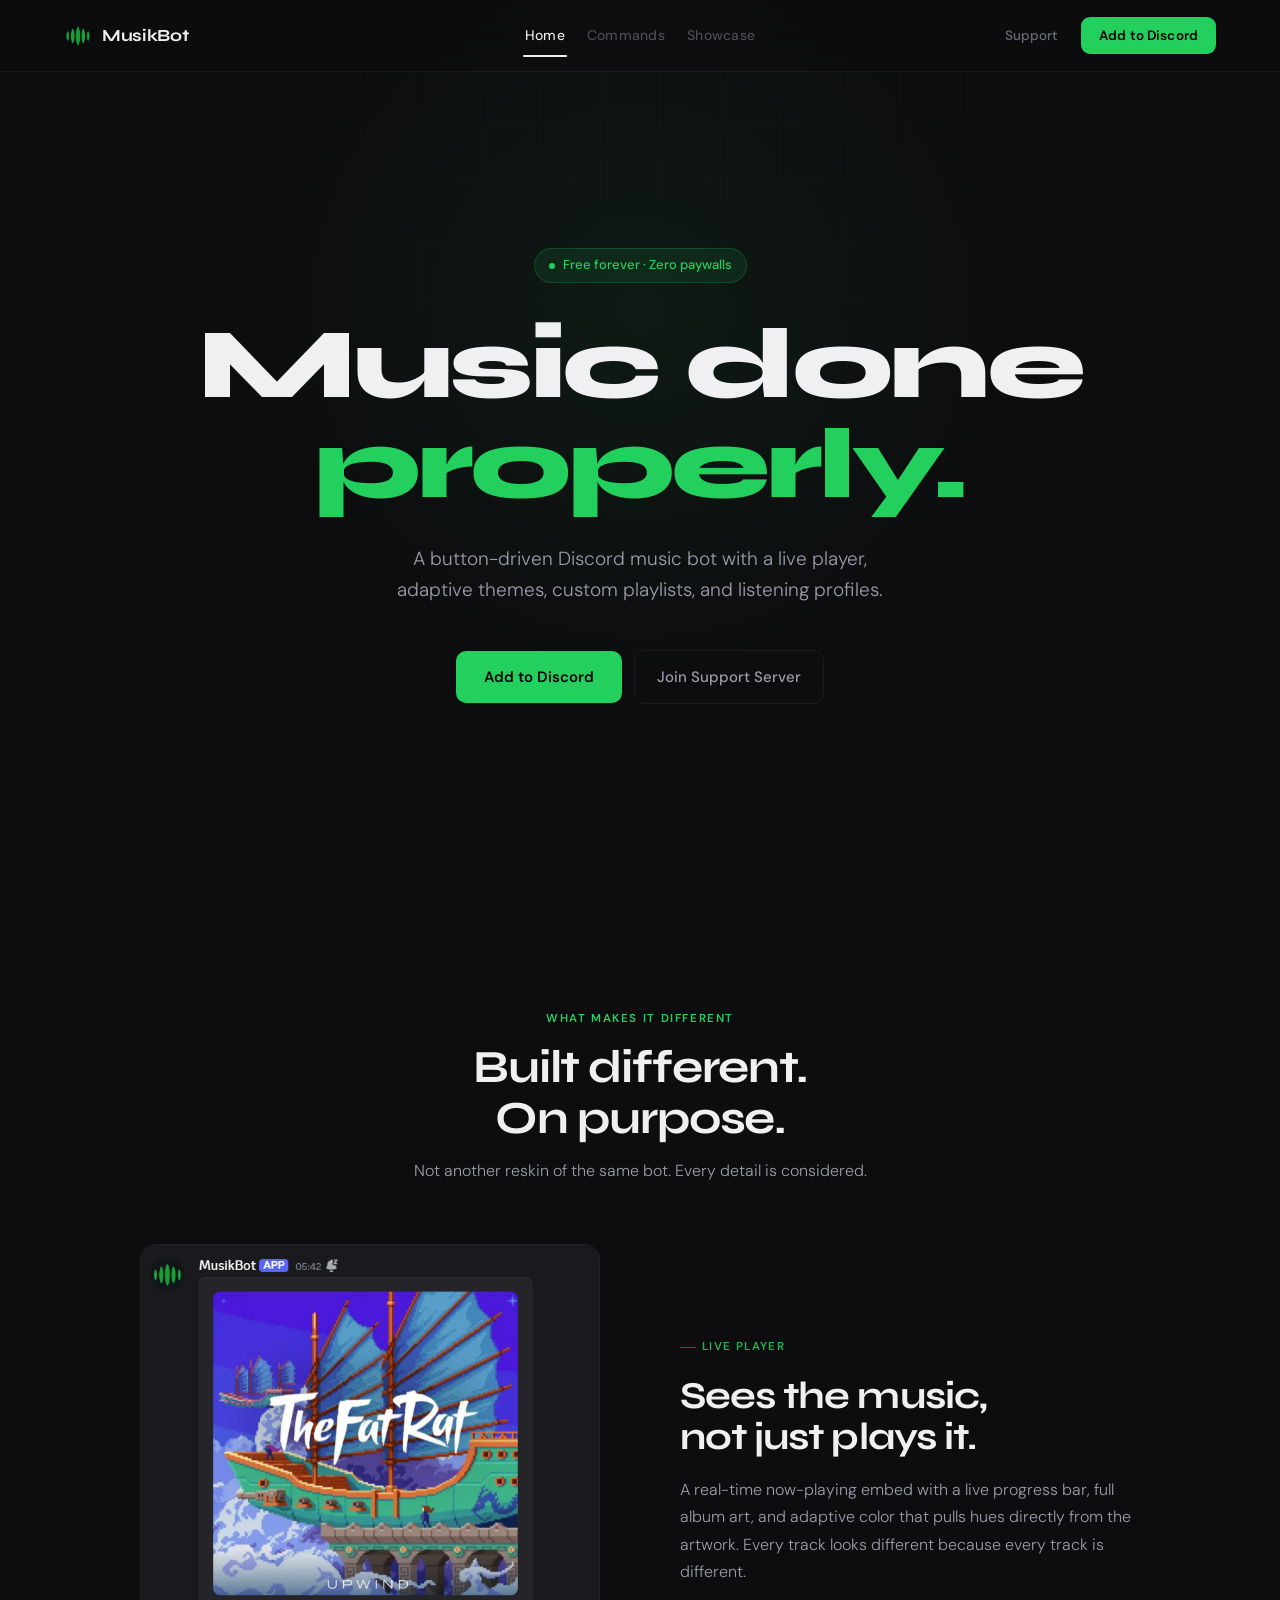
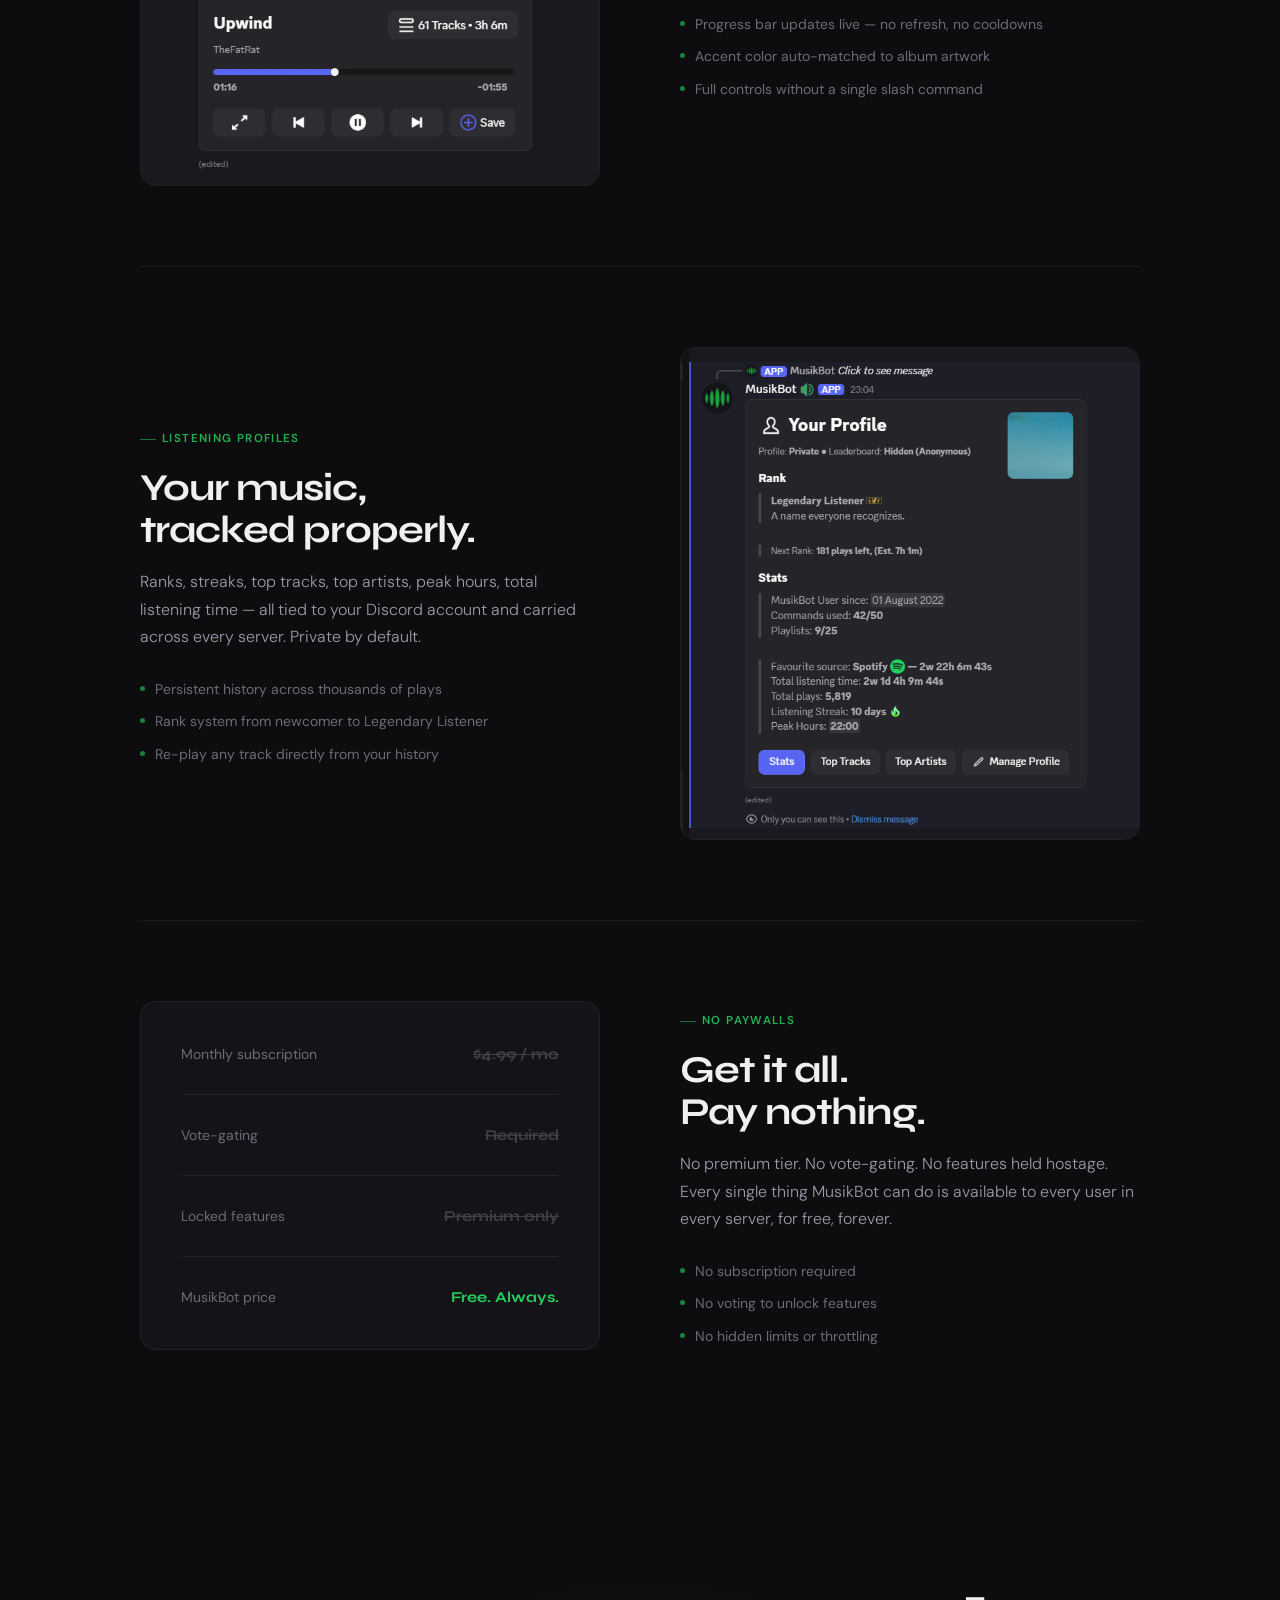
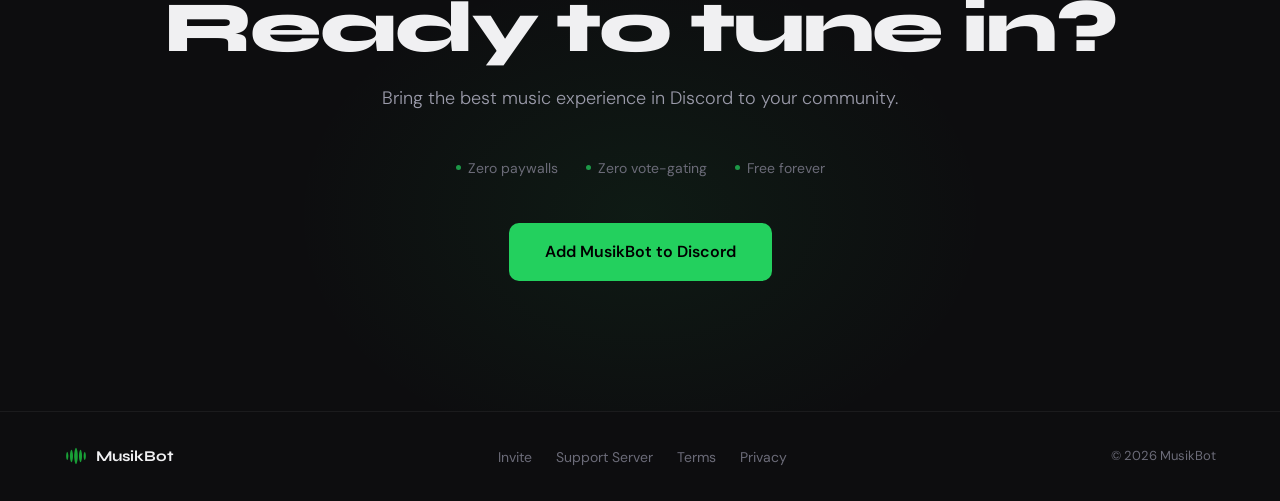
==== commit 4d10b7c2: "Update" ====
--- a/index.html
+++ b/index.html
@@ -189,7 +189,47 @@
       box-shadow: 0 4px 20px var(--green-glow);
     }
 
-    .nav-mobile-cta { display: none; }
+    .menu-toggle {
+      display: none;
+      flex-direction: column;
+      gap: 6px;
+      background: none;
+      border: none;
+      border-radius: 8px;
+      cursor: pointer;
+      padding: 10px;
+      z-index: 1001;
+    }
+
+    .menu-toggle span {
+      display: block;
+      width: 24px;
+      height: 2px;
+      background: var(--text-muted, #000);
+      transition: all 0.3s ease-in-out;
+      transform-origin: center;
+    }
+
+    .menu-toggle.active span:nth-child(2) {
+      opacity: 0;
+      transform: translateX(-10px);
+    }
+
+    .menu-toggle.active span:nth-child(1) {
+      transform: translateY(8px) rotate(45deg);
+    }
+
+    .menu-toggle.active span:nth-child(3) {
+      transform: translateY(-8px) rotate(-45deg);
+    }
+
+    .menu-toggle:hover { 
+      background: var(--surface); 
+    }
+
+    .menu-toggle:hover span { 
+      background: var(--text); 
+    }
 
     /* ─── HERO ─── */
     .hero {
@@ -215,7 +255,6 @@
       pointer-events: none;
     }
 
-    /* subtle grid overlay */
     .hero-grid {
       position: absolute;
       inset: 0;
@@ -758,7 +797,6 @@
     }
 
     @media (max-width: 700px) {
-      .nav-support { display: none;}
       .feature-row {
         grid-template-columns: 1fr;
         gap: 40px;
@@ -775,28 +813,69 @@
 
     @media (max-width: 640px) {
       nav { grid-template-columns: 1fr auto; }
-
-      .nav-tabs { display: flex; }
-      .nav-cta { display: none; }
-      .nav-actions .nav-support { display: none; }
+      .menu-toggle { display: flex; }
+      .nav-actions .nav-cta { display: none; }
+
+      .nav-menu {
+        position: absolute;
+        top: calc(var(--nav-height) - 10px); /* Slightly overlaps for a tight look */
+        right: clamp(24px, 5vw, 64px); /* Aligns with the edge of your nav content */
+        left: auto;
+        width: 200px; /* Fixed small width */
+        height: auto;
+        background: var(--surface2); /* Darker surface for contrast */
+        border: 1px solid var(--border);
+        border-radius: var(--radius-sm);
+        display: block;
+        overflow: hidden;
+        max-height: 0;
+        opacity: 0;
+        transform: translateY(-10px);
+        transition: all 0.3s cubic-bezier(0.4, 0, 0.2, 1);
+        z-index: 99;
+        box-shadow: 0 20px 40px rgba(0,0,0,0.4);
+      }
+
+      .nav-menu.active {
+        max-height: 250px;
+        opacity: 1;
+        transform: translateY(0);
+      }
+
+      .nav-tabs {
+        flex-direction: column;
+        gap: 0;
+        align-items: stretch;
+        padding: 8px 0;
+      }
+
+      .nav-tab {
+        font-size: 14px; /* Standard UI size */
+        font-weight: 500;
+        padding: 12px 20px;
+        width: 100%;
+        border-bottom: none; /* Removed lines for a cleaner look */
+        opacity: 1;
+        color: var(--text-mid);
+        transition: background 0.2s;
+      }
+
+      .nav-tab:hover {
+        background: var(--surface);
+        color: var(--text);
+      }
+
+      .nav-tab::after { display: none; }
       
-      .canvas-gallery { grid-template-columns: 1fr; gap: 16px; }
-      .themes-grid { grid-template-columns: 1fr; }
-      .screenshots-scroll { grid-template-columns: 1fr; }
-      footer { flex-direction: column; align-items: flex-start; gap: 20px; }
-      .footer-links { flex-wrap: wrap; gap: 16px; }
-
-      .canvas-card, .theme-card, .screenshot-card {
-        max-width: 450px;
-        margin: 0 auto;
-        width: 100%;
+      .nav-tab.active {
+        color: var(--green);
+        background: var(--green-dim);
       }
     }
 
-    @media (max-width: 480px) {
-      .hero-actions { flex-direction: column; width: 100%; }
-      .btn-primary, .btn-secondary { width: 100%; justify-content: center; }
-      .cta-pills { gap: 16px; flex-direction: column; align-items: flex-start; padding-left: 8px; }
+    @media (max-width: 460px) {
+      nav { grid-template-columns: 1fr auto; }
+      .nav-actions .nav-cta { display: none;}
     }
   </style>
 </head>
@@ -809,25 +888,31 @@
       MusikBot
     </a>
 
-    <div class="nav-tabs">
-      <a href="#features" class="nav-tab">Features</a>
-      <a href="/commands" class="nav-tab">Commands</a>
-      <a href="/showcase" class="nav-tab">Showcase</a>
+    <div class="nav-menu" id="navMenu">
+      <div class="nav-tabs">
+        <a href="/" class="nav-tab active">Home</a>
+        <a href="/commands" class="nav-tab">Commands</a>
+        <a href="/showcase" class="nav-tab">Showcase</a>
+      </div>
     </div>
 
     <div class="nav-actions">
       <a href="https://discord.gg/jgJybrnB6D" class="nav-support">Support</a>
+      
+      <button class="menu-toggle" id="menuToggle" aria-label="Toggle Menu">
+        <span></span>
+        <span></span>
+        <span></span>
+      </button>
+
       <a href="https://discord.com/oauth2/authorize?client_id=848101659665891329&scope=bot&permissions=414468009280" class="nav-cta">
         Add to Discord
       </a>
     </div>
-
-    <!-- mobile only -->
-    <a href="https://discord.com/oauth2/authorize?client_id=848101659665891329&scope=bot&permissions=414468009280" class="nav-cta nav-mobile-cta" style="display:none;">Add to Discord</a>
   </nav>
 
   <!-- HERO -->
-  <section class="hero">
+  <section class="hero reveal">
     <div class="hero-glow"></div>
     <div class="hero-grid"></div>
     <div class="hero-badge">
@@ -968,22 +1053,38 @@
 
     document.querySelectorAll('.reveal').forEach(el => observer.observe(el));
 
-    // Active nav tab on scroll
-    const sections = document.querySelectorAll('section[id]');
-    const tabs = document.querySelectorAll('.nav-tab');
-
-    const navObserver = new IntersectionObserver((entries) => {
-      entries.forEach(e => {
-        if (e.isIntersecting) {
-          tabs.forEach(t => t.classList.remove('active'));
-          const active = document.querySelector(`.nav-tab[href="#${e.target.id}"]`);
-          if (active) active.classList.add('active');
-        }
+    // menu
+    const menuToggle = document.getElementById('menuToggle');
+    const navMenu = document.getElementById('navMenu');
+    const navLinks = document.querySelectorAll('.nav-tab');
+
+    menuToggle.addEventListener('click', (e) => {
+      e.stopPropagation();
+      menuToggle.classList.toggle('active');
+      navMenu.classList.toggle('active');
+    });
+
+    navLinks.forEach(link => {
+      link.addEventListener('click', () => {
+        closeMenu();
       });
-    }, { threshold: 0.4 });
-
-    sections.forEach(s => navObserver.observe(s));
+    });
+
+    document.addEventListener('click', (e) => {
+      const isClickInsideMenu = navMenu.contains(e.target);
+      const isClickOnToggle = menuToggle.contains(e.target);
+
+      if (!isClickInsideMenu && !isClickOnToggle && navMenu.classList.contains('active')) {
+        closeMenu();
+      }
+    });
+
+    function closeMenu() {
+      menuToggle.classList.remove('active');
+      navMenu.classList.remove('active');
+    }
+
   </script>
 
 </body>
-</html>
+</html>
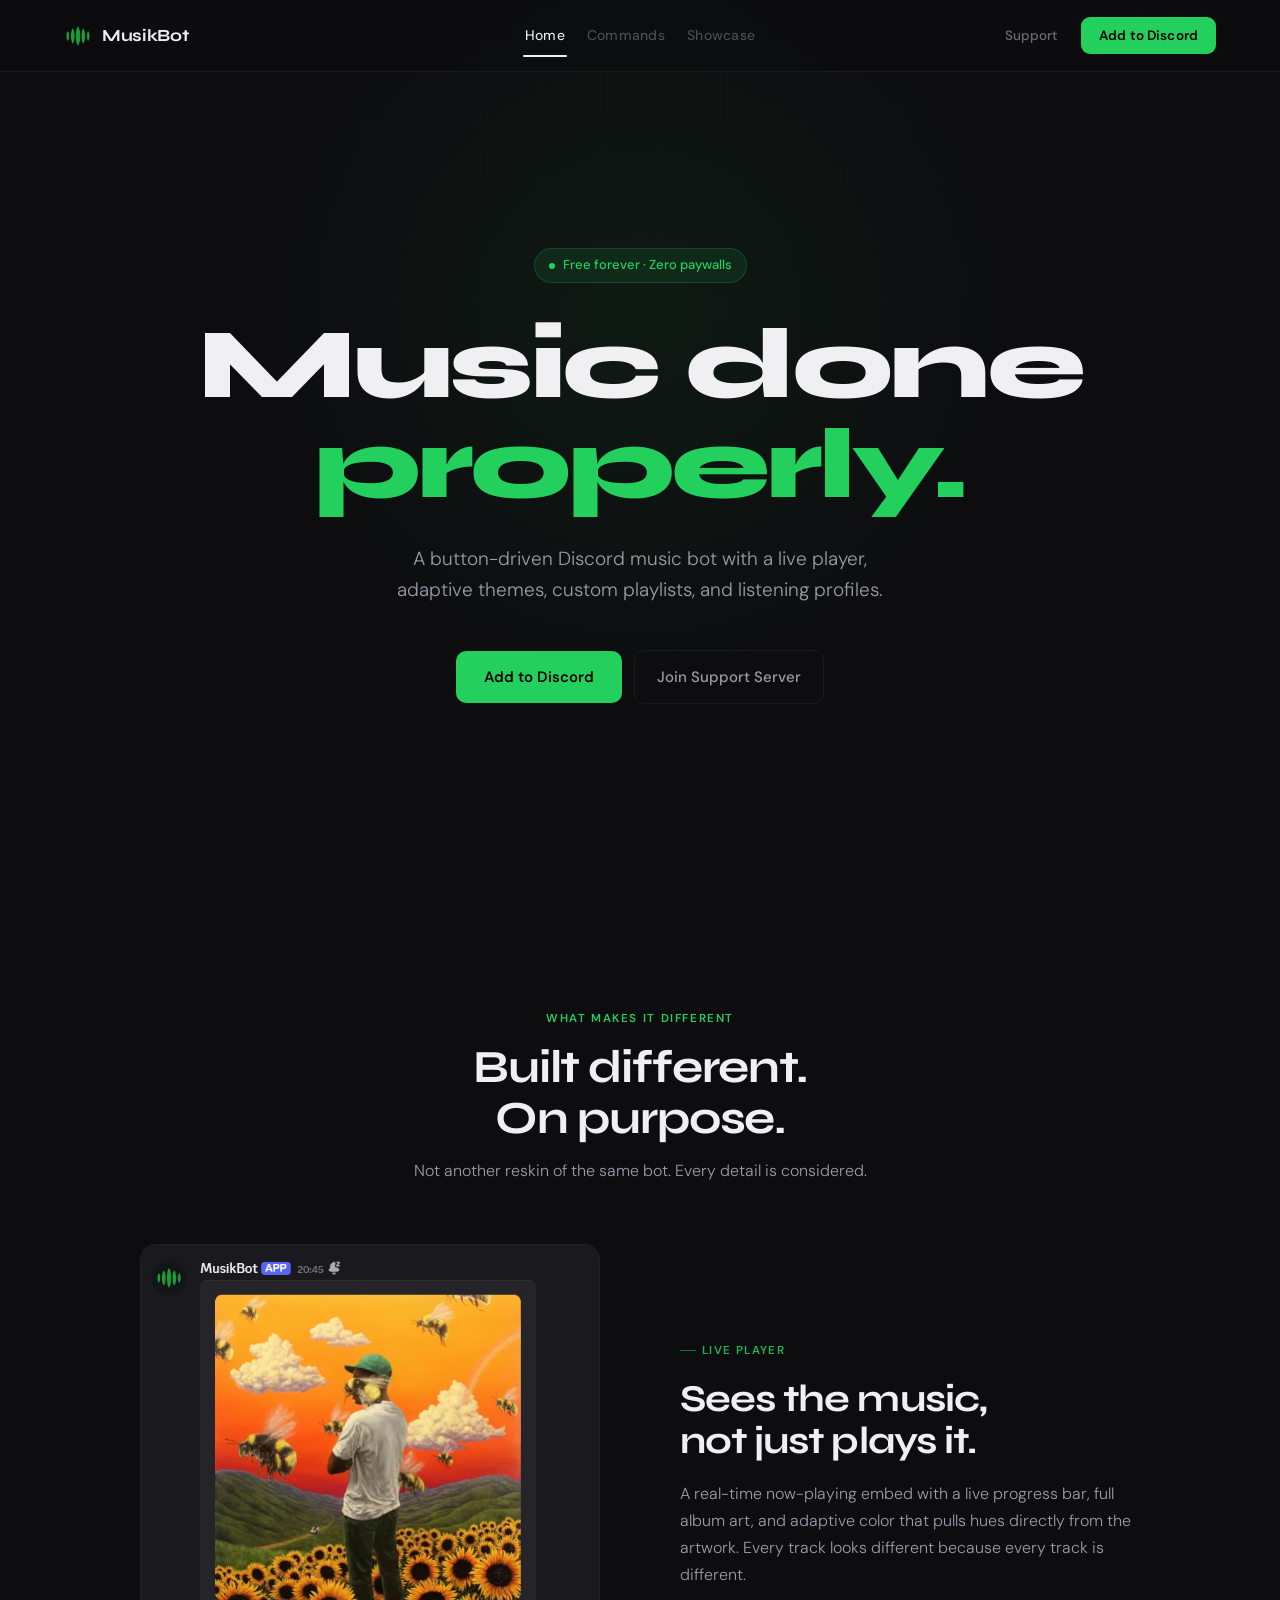
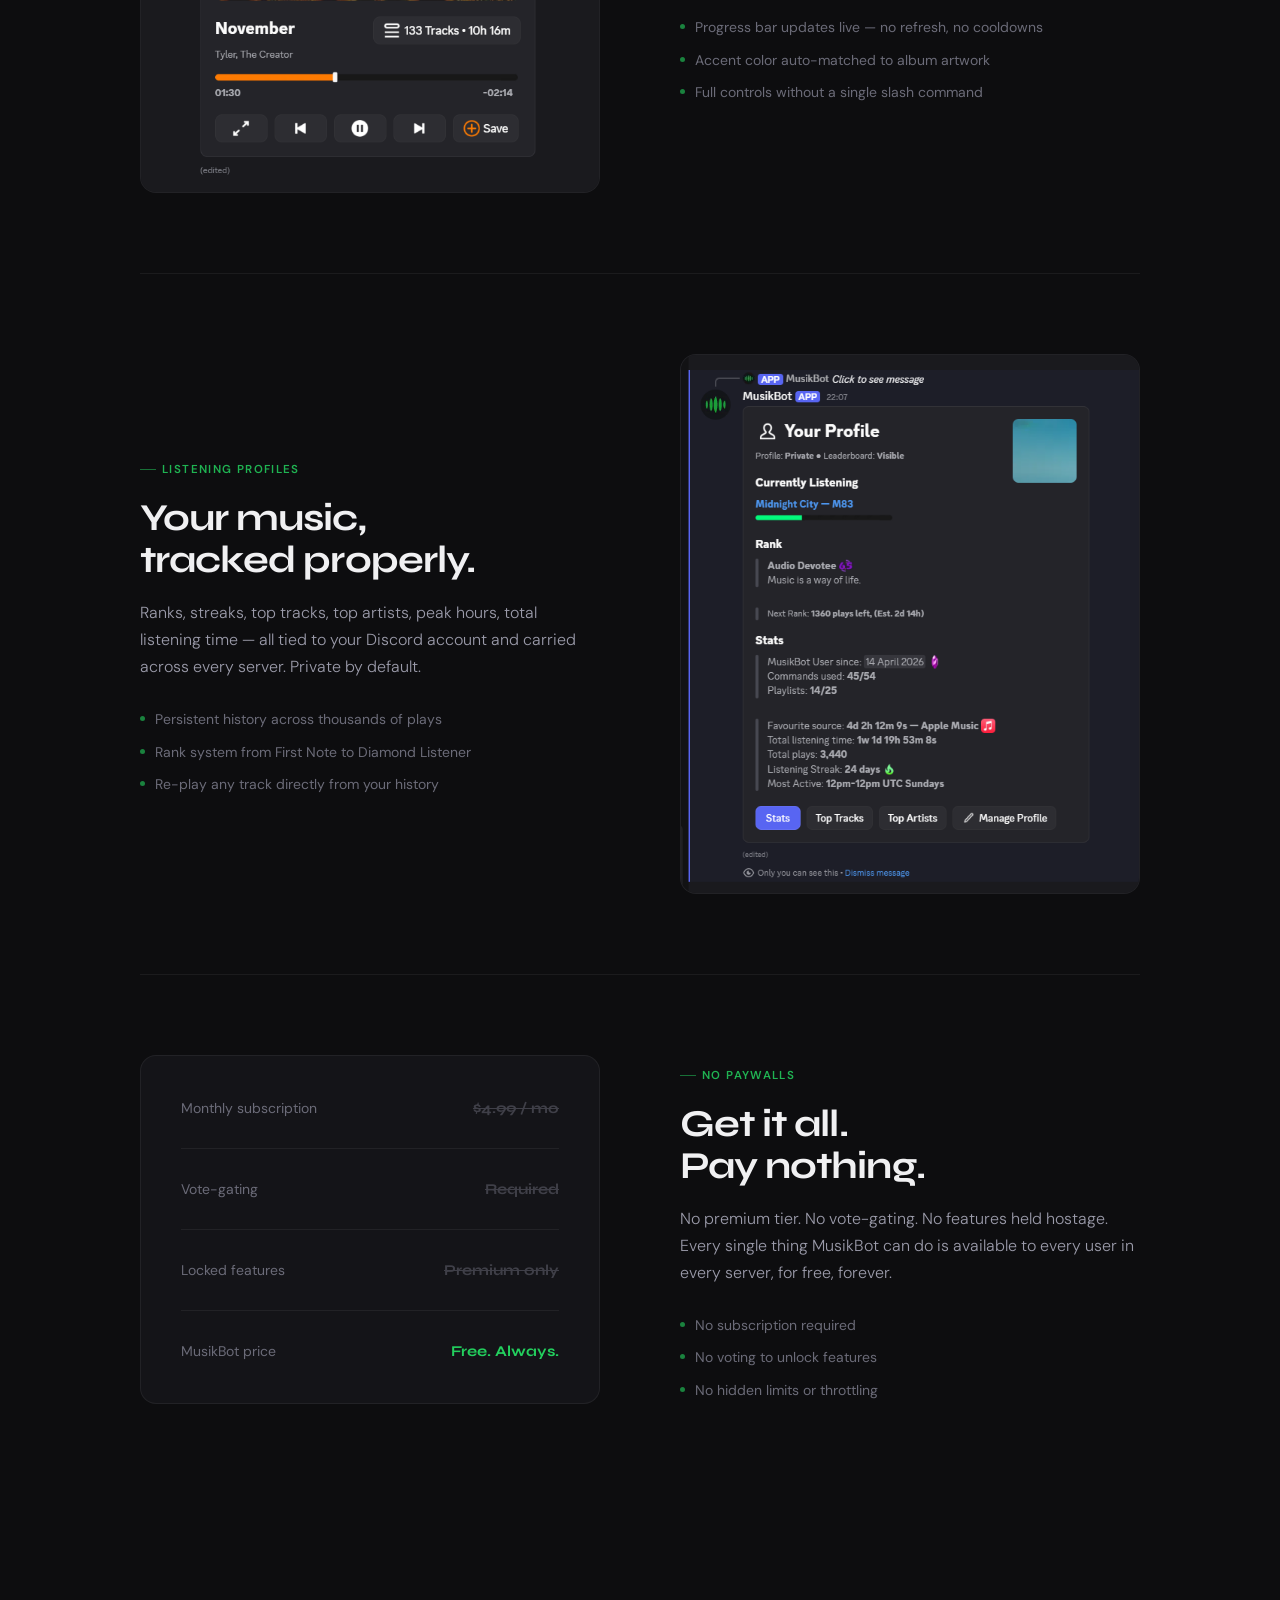
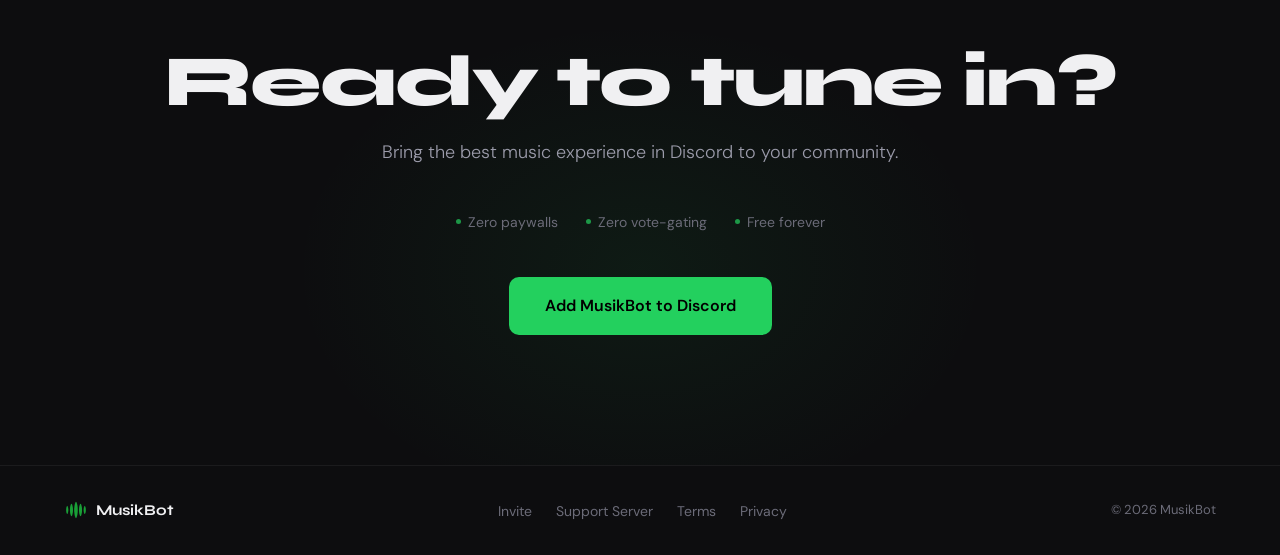
==== commit a5bd9af7: "Updated showcase page" ====
--- a/index.html
+++ b/index.html
@@ -1,1090 +1,1428 @@
-<!DOCTYPE html>
+<!doctype html>
 <html lang="en">
-<head>
-  <meta charset="UTF-8" />
-  <meta name="viewport" content="width=device-width, initial-scale=1.0" />
-  <title>MusikBot — Music done properly.</title>
-  <meta name="title" content="MusikBot — Music done properly.">
-  <meta name="description" content="MusikBot is a button-driven Discord music bot featuring an immersive live player, adaptive themes, and custom listening profiles. Experience music done properly.">
-  <meta name="keywords" content="MusikBot, discord music bot, free discord music bot, best discord music bot 2026, discord music bot no paywall, discord music bot free forever, discord music bot with playlists, discord music bot listening stats, discord music bot spotify, discord music bot apple music, discord music bot soundcloud, discord now playing embed, discord music bot adaptive theme, discord music bot album art, discord music bot queue management, discord music bot dj mode, musik bot discord, button driven discord bot, discord music bot no vote gating">
-  
-  <meta property="og:type" content="website">
-  <meta property="og:url" content="https://musikbot.app/">
-  <meta property="og:site_name" content="MusikBot">
-  <meta property="og:title" content="MusikBot — Music done properly.">
-  <meta property="og:description" content="MusikBot is a button-driven Discord music bot featuring an immersive live player, adaptive themes, and custom listening profiles. Experience music done properly.">
-  
-  <meta name="twitter:card" content="summary_large_image">
-  <meta name="twitter:url" content="https://musikbot.app/">
-  <meta name="twitter:title" content="MusikBot — Music done properly.">
-  <meta name="twitter:description" content="MusikBot is a button-driven Discord music bot featuring an immersive live player, adaptive themes, and custom listening profiles. Experience music done properly.">
-  <meta name="twitter:image" content="https://musikbot.app/Media/musikbot.png">
-  <meta name="twitter:image:alt" content="MusikBot logo">
-
-  <link rel="icon" type="image/png" href="./Media/musikbot.png">
-  <link rel="preconnect" href="https://fonts.googleapis.com" />
-  <link rel="preconnect" href="https://fonts.gstatic.com" crossorigin />
-  <link href="https://fonts.googleapis.com/css2?family=Syne:wght@400;500;600;700;800&family=DM+Sans:ital,opsz,wght@0,9..40,300;0,9..40,400;0,9..40,500;1,9..40,300&display=swap" rel="stylesheet" />
-
-  <style>
-    *, *::before, *::after { box-sizing: border-box; margin: 0; padding: 0; }
-
-    :root {
-      --bg: #0d0d0f;
-      --surface: #141418;
-      --surface2: #1a1a20;
-      --border: rgba(255,255,255,0.06);
-      --border-hover: rgba(255,255,255,0.12);
-      --green: #23d05e;
-      --green-dim: rgba(35,208,94,0.10);
-      --green-glow: rgba(35,208,94,0.25);
-      --text: #f0f0f2;
-      --text-muted: #6b6b78;
-      --text-mid: #9b9baa;
-      --radius: 16px;
-      --radius-sm: 10px;
-      --nav-height: 72px;
-    }
-
-    html { scroll-behavior: smooth; }
-
-    body {
-      background: var(--bg);
-      color: var(--text);
-      font-family: 'DM Sans', sans-serif;
-      font-size: 16px;
-      line-height: 1.6;
-      overflow-x: hidden;
-      -webkit-font-smoothing: antialiased;
-    }
-
-    /* ─── NAV ─── */
-    nav {
-      position: fixed;
-      top: 0; left: 0; right: 0;
-      z-index: 100;
-      height: var(--nav-height);
-      display: grid;
-      grid-template-columns: 1fr auto 1fr;
-      align-items: center;
-      padding: 0 clamp(24px, 5vw, 64px);
-      background: rgba(13,13,15,0.80);
-      backdrop-filter: blur(24px);
-      -webkit-backdrop-filter: blur(24px);
-      border-bottom: 1px solid var(--border);
-    }
-
-    .nav-logo {
-      display: flex;
-      align-items: center;
-      gap: 10px;
-      text-decoration: none;
-      color: var(--text);
-      font-family: 'Syne', sans-serif;
-      font-weight: 700;
-      font-size: 17px;
-      letter-spacing: -0.02em;
-      justify-self: start;
-    }
-
-    .nav-logo img { width: 28px; height: 28px; }
-
-    /* container */
-    .nav-tabs {
-      display: flex;
-      align-items: center;
-      gap: 18px;
-      background: transparent;
-      border: none;
-      padding: 0;
-    }
-
-    /* base tab */
-    .nav-tab {
-      position: relative;
-      color: var(--text-muted);
-      text-decoration: none;
-      font-size: 14px;
-      font-weight: 450;
-      font-family: 'DM Sans', sans-serif;
-      padding: 6px 2px;
-      letter-spacing: 0.02em;
-      transition: color 0.2s ease, opacity 0.2s ease;
-      opacity: 0.7;
-    }
-
-    /* hover */
-    .nav-tab:hover {
-      color: var(--text);
-      opacity: 1;
-    }
-
-    /* active tab */
-    .nav-tab.active {
-      color: var(--text);
-      opacity: 1;
-    }
-
-    .nav-tab::after {
-      content: "";
-      position: absolute;
-      left: 0;
-      bottom: -4px;
-      width: 0%;
-      height: 2px;
-      background: var(--text);
-      border-radius: 2px;
-      transition: width 0.25s ease;
-    }
-
-    /* hover underline */
-    .nav-tab:hover::after {
-      width: 100%;
-    }
-
-    /* active underline */
-    .nav-tab.active::after {
-      width: 100%;
-    }
-
-    /* right side actions */
-    .nav-actions {
-      display: flex;
-      align-items: center;
-      gap: 10px;
-      justify-self: end;
-    }
-
-    .nav-support {
-      color: var(--text-muted);
-      text-decoration: none;
-      font-size: 13.5px;
-      font-weight: 500;
-      padding: 7px 14px;
-      border-radius: 8px;
-      transition: color 0.18s, background 0.18s;
-    }
-
-    .nav-support:hover { color: var(--text); background: var(--surface); }
-
-    .nav-cta {
-      display: inline-flex;
-      align-items: center;
-      gap: 7px;
-      background: var(--green);
-      color: #000;
-      font-family: 'DM Sans', sans-serif;
-      font-weight: 600;
-      font-size: 13.5px;
-      padding: 8px 18px;
-      border-radius: 9px;
-      text-decoration: none;
-      transition: opacity 0.2s, transform 0.2s, box-shadow 0.2s;
-      letter-spacing: 0.01em;
-    }
-
-    .nav-cta:hover {
-      opacity: 0.9;
-      transform: translateY(-1px);
-      box-shadow: 0 4px 20px var(--green-glow);
-    }
-
-    .menu-toggle {
-      display: none;
-      flex-direction: column;
-      gap: 6px;
-      background: none;
-      border: none;
-      border-radius: 8px;
-      cursor: pointer;
-      padding: 10px;
-      z-index: 1001;
-    }
-
-    .menu-toggle span {
-      display: block;
-      width: 24px;
-      height: 2px;
-      background: var(--text-muted, #000);
-      transition: all 0.3s ease-in-out;
-      transform-origin: center;
-    }
-
-    .menu-toggle.active span:nth-child(2) {
-      opacity: 0;
-      transform: translateX(-10px);
-    }
-
-    .menu-toggle.active span:nth-child(1) {
-      transform: translateY(8px) rotate(45deg);
-    }
-
-    .menu-toggle.active span:nth-child(3) {
-      transform: translateY(-8px) rotate(-45deg);
-    }
-
-    .menu-toggle:hover { 
-      background: var(--surface); 
-    }
-
-    .menu-toggle:hover span { 
-      background: var(--text); 
-    }
-
-    /* ─── HERO ─── */
-    .hero {
-      min-height: 100vh;
-      display: flex;
-      flex-direction: column;
-      align-items: center;
-      justify-content: center;
-      text-align: center;
-      padding: calc(var(--nav-height) + 80px) clamp(24px, 5vw, 80px) 100px;
-      position: relative;
-      overflow: hidden;
-    }
-
-    .hero-glow {
-      position: absolute;
-      top: -10%;
-      left: 50%;
-      transform: translateX(-50%);
-      width: 800px;
-      height: 800px;
-      background: radial-gradient(circle, rgba(35,208,94,0.065) 0%, transparent 65%);
-      pointer-events: none;
-    }
-
-    .hero-grid {
-      position: absolute;
-      inset: 0;
-      background-image:
-        linear-gradient(rgba(255,255,255,0.015) 1px, transparent 1px),
-        linear-gradient(90deg, rgba(255,255,255,0.015) 1px, transparent 1px);
-      background-size: 60px 60px;
-      pointer-events: none;
-      mask-image: radial-gradient(ellipse 80% 60% at 50% 0%, black, transparent);
-    }
-
-    .hero-badge {
-      display: inline-flex;
-      align-items: center;
-      gap: 8px;
-      background: var(--green-dim);
-      border: 1px solid rgba(35,208,94,0.2);
-      color: var(--green);
-      padding: 6px 14px;
-      border-radius: 100px;
-      font-size: 13px;
-      font-weight: 500;
-      margin-bottom: 32px;
-      animation: fadeUp 0.6s ease both;
-    }
-
-    .hero-badge-dot {
-      width: 6px; height: 6px;
-      background: var(--green);
-      border-radius: 50%;
-      animation: pulse 2s infinite;
-    }
-
-    @keyframes pulse {
-      0%, 100% { opacity: 1; box-shadow: 0 0 0 0 var(--green-glow); }
-      50% { opacity: 0.6; box-shadow: 0 0 0 4px transparent; }
-    }
-
-    h1 {
-      font-family: 'Syne', sans-serif;
-      font-size: clamp(52px, 8.5vw, 100px);
-      font-weight: 800;
-      line-height: 1.0;
-      letter-spacing: -0.035em;
-      margin-bottom: 28px;
-      animation: fadeUp 0.6s 0.1s ease both;
-    }
-
-    h1 em {
-      font-style: normal;
-      color: var(--green);
-    }
-
-    .hero-sub {
-      font-size: clamp(16px, 2vw, 19px);
-      color: var(--text-mid);
-      font-weight: 300;
-      max-width: 500px;
-      margin: 0 auto 44px;
-      line-height: 1.65;
-      animation: fadeUp 0.6s 0.2s ease both;
-    }
-
-    .hero-actions {
-      display: flex;
-      align-items: center;
-      gap: 12px;
-      flex-wrap: wrap;
-      justify-content: center;
-      animation: fadeUp 0.6s 0.3s ease both;
-    }
-
-    .btn-primary {
-      display: inline-flex;
-      align-items: center;
-      gap: 8px;
-      background: var(--green);
-      color: #000;
-      font-family: 'DM Sans', sans-serif;
-      font-weight: 600;
-      font-size: 15px;
-      padding: 14px 28px;
-      border-radius: 10px;
-      text-decoration: none;
-      transition: transform 0.2s, box-shadow 0.2s, opacity 0.2s;
-    }
-
-    .btn-primary:hover {
-      transform: translateY(-2px);
-      box-shadow: 0 10px 36px var(--green-glow);
-      opacity: 0.92;
-    }
-
-    .btn-secondary {
-      display: inline-flex;
-      align-items: center;
-      gap: 8px;
-      background: transparent;
-      color: var(--text-mid);
-      font-family: 'DM Sans', sans-serif;
-      font-weight: 500;
-      font-size: 15px;
-      padding: 14px 22px;
-      border-radius: 10px;
-      text-decoration: none;
-      border: 1px solid var(--border);
-      transition: border-color 0.2s, color 0.2s, background 0.2s;
-    }
-
-    .btn-secondary:hover {
-      border-color: var(--border-hover);
-      color: var(--text);
-      background: var(--surface);
-    }
-
-    @keyframes fadeUp {
-      from { opacity: 0; transform: translateY(22px); }
-      to { opacity: 1; transform: translateY(0); }
-    }
-
-    /* ─── SHARED SECTION STYLES ─── */
-    .section-label {
-      text-align: center;
-      font-size: 11.5px;
-      font-weight: 600;
-      letter-spacing: 0.14em;
-      text-transform: uppercase;
-      color: var(--green);
-      margin-bottom: 14px;
-      opacity: 0.8;
-    }
-
-    .section-title {
-      font-family: 'Syne', sans-serif;
-      font-size: clamp(28px, 4vw, 46px);
-      font-weight: 700;
-      letter-spacing: -0.025em;
-      text-align: center;
-      margin-bottom: 14px;
-      line-height: 1.1;
-    }
-
-    .section-desc {
-      text-align: center;
-      color: var(--text-mid);
-      font-size: 16px;
-      font-weight: 300;
-      max-width: 460px;
-      margin: 0 auto 60px;
-      line-height: 1.65;
-    }
-
-    /* ─── CANVAS GALLERY ─── */
-    .canvas-section {
-      padding: 0 clamp(24px, 5vw, 80px) 110px;
-    }
-
-    .canvas-gallery {
-      display: grid;
-      grid-template-columns: repeat(3, 1fr);
-      gap: 20px;
-      max-width: 1100px;
-      margin: 0 auto;
-    }
-
-    .canvas-card {
-      border-radius: var(--radius);
-      overflow: hidden;
-      border: 1px solid var(--border);
-      transition: transform 0.3s, border-color 0.3s, box-shadow 0.3s;
-    }
-
-    .canvas-card:hover {
-      transform: translateY(-6px);
-      border-color: var(--border-hover);
-      box-shadow: 0 24px 60px rgba(0,0,0,0.5);
-    }
-
-    .canvas-card img { width: 100%; display: block; }
-
-    /* ─── THEMES ─── */
-    .themes-section {
-      padding: 100px clamp(24px, 5vw, 80px);
-      background: var(--surface);
-      border-top: 1px solid var(--border);
-      border-bottom: 1px solid var(--border);
-    }
-
-    .themes-grid {
-      display: grid;
-      grid-template-columns: 1fr 1fr;
-      gap: 20px;
-      max-width: 900px;
-      margin: 0 auto;
-    }
-
-    .theme-card {
-      border-radius: var(--radius);
-      overflow: hidden;
-      border: 1px solid var(--border);
-      transition: transform 0.3s, border-color 0.3s, box-shadow 0.3s;
-    }
-
-    .theme-card:hover {
-      transform: translateY(-4px);
-      border-color: var(--border-hover);
-      box-shadow: 0 20px 50px rgba(0,0,0,0.4);
-    }
-
-    .theme-card img { width: 100%; display: block; }
-
-    .theme-label {
-      padding: 14px 18px;
-      background: var(--surface2);
-      border-top: 1px solid var(--border);
-    }
-
-    .theme-label-name {
-      font-family: 'Syne', sans-serif;
-      font-weight: 600;
-      font-size: 14px;
-    }
-
-    .theme-label-desc {
-      font-size: 12px;
-      color: var(--text-muted);
-      margin-top: 2px;
-    }
-
-    /* ─── FEATURES (new alternating layout) ─── */
-    .features-section {
-      padding: 110px clamp(24px, 5vw, 80px);
-    }
-
-    .features-list {
-      max-width: 1000px;
-      margin: 0 auto;
-      display: flex;
-      flex-direction: column;
-      gap: 0;
-    }
-
-    .feature-row {
-      display: grid;
-      grid-template-columns: 1fr 1fr;
-      gap: 80px;
-      align-items: center;
-      padding: 80px 0;
-      border-bottom: 1px solid var(--border);
-    }
-
-    .feature-row:first-child { padding-top: 0; }
-    .feature-row:last-child { border-bottom: none; padding-bottom: 0; }
-
-    /* alternate: text right, visual left */
-    .feature-row.reverse { direction: rtl; }
-    .feature-row.reverse > * { direction: ltr; }
-
-    .feature-text { }
-
-    .feature-tag {
-      display: inline-flex;
-      align-items: center;
-      gap: 6px;
-      font-size: 11.5px;
-      font-weight: 600;
-      letter-spacing: 0.12em;
-      text-transform: uppercase;
-      color: var(--green);
-      margin-bottom: 18px;
-      opacity: 0.85;
-    }
-
-    .feature-tag::before {
-      content: '';
-      display: inline-block;
-      width: 16px;
-      height: 1px;
-      background: var(--green);
-      opacity: 0.6;
-    }
-
-    .feature-title {
-      font-family: 'Syne', sans-serif;
-      font-size: clamp(26px, 3vw, 38px);
-      font-weight: 700;
-      letter-spacing: -0.025em;
-      line-height: 1.1;
-      margin-bottom: 18px;
-    }
-
-    .feature-desc {
-      font-size: 16px;
-      color: var(--text-mid);
-      font-weight: 300;
-      line-height: 1.7;
-      margin-bottom: 28px;
-    }
-
-    .feature-detail {
-      display: flex;
-      flex-direction: column;
-      gap: 10px;
-    }
-
-    .feature-detail-item {
-      display: flex;
-      align-items: flex-start;
-      gap: 10px;
-      font-size: 14px;
-      color: var(--text-muted);
-    }
-
-    .feature-detail-item::before {
-      content: '';
-      display: inline-block;
-      width: 5px;
-      height: 5px;
-      border-radius: 50%;
-      background: var(--green);
-      opacity: 0.6;
-      flex-shrink: 0;
-      margin-top: 8px;
-    }
-
-    /* visual side of feature row */
-    .feature-visual {
-      border-radius: var(--radius);
-      overflow: hidden;
-      border: 1px solid var(--border);
-      background: var(--surface);
-      transition: border-color 0.3s, box-shadow 0.3s;
-    }
-
-    .feature-visual:hover {
-      border-color: var(--border-hover);
-      box-shadow: 0 20px 60px rgba(0,0,0,0.5);
-    }
-
-    .feature-visual img { width: 100%; display: block; }
-
-    /* stat-style visual for "free" feature */
-    .feature-stat-block {
-      border-radius: var(--radius);
-      background: var(--surface);
-      border: 1px solid var(--border);
-      padding: 40px;
-      display: flex;
-      flex-direction: column;
-      gap: 28px;
-    }
-
-    .stat-row {
-      display: flex;
-      align-items: center;
-      justify-content: space-between;
-      padding-bottom: 28px;
-      border-bottom: 1px solid var(--border);
-    }
-
-    .stat-row:last-child { border-bottom: none; padding-bottom: 0; }
-
-    .stat-label {
-      font-size: 14px;
-      color: var(--text-muted);
-      font-weight: 400;
-    }
-
-    .stat-value {
-      font-family: 'Syne', sans-serif;
-      font-size: 15px;
-      font-weight: 700;
-      color: var(--green);
-    }
-
-    .stat-value.crossed {
-      color: var(--text-muted);
-      text-decoration: line-through;
-      opacity: 0.5;
-    }
-
-    /* ─── SCREENSHOTS ─── */
-    .screenshots-section {
-      padding: 100px clamp(24px, 5vw, 80px);
-      background: var(--surface);
-      border-top: 1px solid var(--border);
-      border-bottom: 1px solid var(--border);
-    }
-
-    .screenshots-scroll {
-      display: grid;
-      grid-template-columns: repeat(3, 1fr);
-      gap: 20px;
-      max-width: 1100px;
-      margin: 0 auto;
-    }
-
-    .screenshot-card {
-      border-radius: var(--radius);
-      overflow: hidden;
-      border: 1px solid var(--border);
-      transition: transform 0.3s, border-color 0.3s, box-shadow 0.3s;
-    }
-
-    .screenshot-card:hover {
-      transform: translateY(-4px);
-      border-color: var(--border-hover);
-      box-shadow: 0 20px 50px rgba(0,0,0,0.4);
-    }
-
-    .screenshot-card img { width: 100%; display: block; }
-
-    .screenshot-label {
-      padding: 12px 16px;
-      background: var(--surface2);
-      border-top: 1px solid var(--border);
-      font-size: 13px;
-      font-weight: 500;
-      color: var(--text-mid);
-    }
-
-    /* ─── CTA ─── */
-    .cta-section {
-      padding: 130px clamp(24px, 5vw, 80px);
-      text-align: center;
-      position: relative;
-      overflow: hidden;
-    }
-
-    .cta-glow {
-      position: absolute;
-      bottom: -10%;
-      left: 50%;
-      transform: translateX(-50%);
-      width: 700px;
-      height: 500px;
-      background: radial-gradient(ellipse, rgba(35,208,94,0.07) 0%, transparent 70%);
-      pointer-events: none;
-    }
-
-    .cta-section h2 {
-      font-family: 'Syne', sans-serif;
-      font-size: clamp(36px, 6vw, 72px);
-      font-weight: 800;
-      letter-spacing: -0.03em;
-      margin-bottom: 18px;
-      line-height: 1.05;
-    }
-
-    .cta-section p {
-      color: var(--text-mid);
-      font-size: 18px;
-      font-weight: 300;
-      margin-bottom: 44px;
-    }
-
-    .cta-pills {
-      display: flex;
-      align-items: center;
-      justify-content: center;
-      gap: 28px;
-      margin-bottom: 44px;
-      flex-wrap: wrap;
-    }
-
-    .cta-pill {
-      display: flex;
-      align-items: center;
-      gap: 7px;
-      font-size: 14px;
-      color: var(--text-muted);
-    }
-
-    .cta-pill-dot {
-      width: 5px; height: 5px;
-      border-radius: 50%;
-      background: var(--green);
-      opacity: 0.7;
-    }
-
-    /* ─── FOOTER ─── */
-    footer {
-      border-top: 1px solid var(--border);
-      padding: 32px clamp(24px, 5vw, 64px);
-      display: flex;
-      align-items: center;
-      justify-content: space-between;
-      gap: 16px;
-      flex-wrap: wrap;
-    }
-
-    .footer-logo {
-      display: flex;
-      align-items: center;
-      gap: 8px;
-      font-family: 'Syne', sans-serif;
-      font-weight: 700;
-      font-size: 15px;
-      color: var(--text);
-      text-decoration: none;
-    }
-
-    .footer-logo img { width: 24px; height: 24px; }
-
-    .footer-links {
-      display: flex;
-      gap: 24px;
-      list-style: none;
-    }
-
-    .footer-links a {
-      color: var(--text-muted);
-      text-decoration: none;
-      font-size: 14px;
-      transition: color 0.2s;
-    }
-
-    .footer-links a:hover { color: var(--text); }
-
-    .footer-copy {
-      font-size: 13px;
-      color: var(--text-muted);
-    }
-
-    /* ─── SCROLL REVEAL ─── */
-    .reveal {
-      opacity: 0;
-      transform: translateY(24px);
-      transition: opacity 0.65s ease, transform 0.65s ease;
-    }
-
-    .reveal.visible {
-      opacity: 1;
-      transform: translateY(0);
-    }
-
-    /* ─── RESPONSIVE ─── */
-    @media (max-width: 900px) {
-      .nav-support { display: none;}
-    }
-
-    @media (max-width: 700px) {
+  <head>
+    <meta charset="UTF-8" />
+    <meta name="viewport" content="width=device-width, initial-scale=1.0" />
+    <title>MusikBot | Free Discord Music Bot (No Paywalls or Voting)</title>
+    <meta
+      name="title"
+      content="MusikBot | Free Discord Music Bot (No Paywalls or Voting)"
+    />
+    <meta
+      name="description"
+      content="MusikBot is a button-driven Discord music bot featuring an immersive live player, adaptive themes, and custom listening profiles. Experience music done properly."
+    />
+    <meta
+      name="keywords"
+      content="MusikBot, discord music bot, free discord music bot, best discord music bot 2026, discord music bot no paywall, discord music bot free forever, discord music bot with playlists, discord music bot listening stats, discord music bot spotify, discord music bot apple music, discord music bot soundcloud, discord now playing embed, discord music bot adaptive theme, discord music bot album art, discord music bot queue management, discord music bot dj mode, musik bot discord, button driven discord bot, discord music bot no vote gating"
+    />
+
+    <meta property="og:type" content="website" />
+    <meta property="og:url" content="https://musikbot.app/" />
+    <meta property="og:site_name" content="MusikBot" />
+    <meta
+      property="og:title"
+      content="MusikBot | Free Discord Music Bot (No Paywalls or Voting)"
+    />
+    <meta
+      property="og:description"
+      content="MusikBot is a button-driven Discord music bot featuring an immersive live player, adaptive themes, and custom listening profiles. Experience music done properly."
+    />
+
+    <meta name="twitter:card" content="summary_large_image" />
+    <meta name="twitter:url" content="https://musikbot.app/" />
+    <meta name="twitter:title" content="MusikBot — Music done properly." />
+    <meta
+      name="twitter:description"
+      content="MusikBot is a button-driven Discord music bot featuring an immersive live player, adaptive themes, and custom listening profiles. Experience music done properly."
+    />
+    <meta
+      name="twitter:image"
+      content="https://musikbot.app/Media/musikbot.png"
+    />
+    <meta name="twitter:image:alt" content="MusikBot logo" />
+
+    <link rel="icon" type="image/png" href="./Media/musikbot.png" />
+    <link rel="preconnect" href="https://fonts.googleapis.com" />
+    <link rel="preconnect" href="https://fonts.gstatic.com" crossorigin />
+    <link
+      href="https://fonts.googleapis.com/css2?family=Syne:wght@400;500;600;700;800&family=DM+Sans:ital,opsz,wght@0,9..40,300;0,9..40,400;0,9..40,500;1,9..40,300&display=swap"
+      rel="stylesheet"
+    />
+
+    <style>
+      *,
+      *::before,
+      *::after {
+        box-sizing: border-box;
+        margin: 0;
+        padding: 0;
+      }
+
+      :root {
+        --bg: #0d0d0f;
+        --surface: #141418;
+        --surface2: #1a1a20;
+        --border: rgba(255, 255, 255, 0.06);
+        --border-hover: rgba(255, 255, 255, 0.12);
+        --green: #23d05e;
+        --green-dim: rgba(35, 208, 94, 0.1);
+        --green-glow: rgba(35, 208, 94, 0.25);
+        --text: #f0f0f2;
+        --text-muted: #6b6b78;
+        --text-mid: #9b9baa;
+        --radius: 16px;
+        --radius-sm: 10px;
+        --nav-height: 72px;
+      }
+
+      html {
+        scroll-behavior: smooth;
+      }
+
+      body {
+        background: var(--bg);
+        color: var(--text);
+        font-family: "DM Sans", sans-serif;
+        font-size: 16px;
+        line-height: 1.6;
+        overflow-x: hidden;
+        -webkit-font-smoothing: antialiased;
+      }
+
+      /* ─── NAV ─── */
+      nav {
+        position: fixed;
+        top: 0;
+        left: 0;
+        right: 0;
+        z-index: 100;
+        height: var(--nav-height);
+        display: grid;
+        grid-template-columns: 1fr auto 1fr;
+        align-items: center;
+        padding: 0 clamp(24px, 5vw, 64px);
+        background: rgba(13, 13, 15, 0.8);
+        backdrop-filter: blur(24px);
+        -webkit-backdrop-filter: blur(24px);
+        border-bottom: 1px solid var(--border);
+      }
+
+      .nav-logo {
+        display: flex;
+        align-items: center;
+        gap: 10px;
+        text-decoration: none;
+        color: var(--text);
+        font-family: "Syne", sans-serif;
+        font-weight: 700;
+        font-size: 17px;
+        letter-spacing: -0.02em;
+        justify-self: start;
+      }
+
+      .nav-logo img {
+        width: 28px;
+        height: 28px;
+      }
+
+      /* container */
+      .nav-tabs {
+        display: flex;
+        align-items: center;
+        gap: 18px;
+        background: transparent;
+        border: none;
+        padding: 0;
+      }
+
+      /* base tab */
+      .nav-tab {
+        position: relative;
+        color: var(--text-muted);
+        text-decoration: none;
+        font-size: 14px;
+        font-weight: 450;
+        font-family: "DM Sans", sans-serif;
+        padding: 6px 2px;
+        letter-spacing: 0.02em;
+        transition:
+          color 0.2s ease,
+          opacity 0.2s ease;
+        opacity: 0.7;
+      }
+
+      /* hover */
+      .nav-tab:hover {
+        color: var(--text);
+        opacity: 1;
+      }
+
+      /* active tab */
+      .nav-tab.active {
+        color: var(--text);
+        opacity: 1;
+      }
+
+      .nav-tab::after {
+        content: "";
+        position: absolute;
+        left: 0;
+        bottom: -4px;
+        width: 0%;
+        height: 2px;
+        background: var(--text);
+        border-radius: 2px;
+        transition: width 0.25s ease;
+      }
+
+      /* hover underline */
+      .nav-tab:hover::after {
+        width: 100%;
+      }
+
+      /* active underline */
+      .nav-tab.active::after {
+        width: 100%;
+      }
+
+      /* right side actions */
+      .nav-actions {
+        display: flex;
+        align-items: center;
+        gap: 10px;
+        justify-self: end;
+      }
+
+      .nav-support {
+        color: var(--text-muted);
+        text-decoration: none;
+        font-size: 13.5px;
+        font-weight: 500;
+        padding: 7px 14px;
+        border-radius: 8px;
+        transition:
+          color 0.18s,
+          background 0.18s;
+      }
+
+      .nav-support:hover {
+        color: var(--text);
+        background: var(--surface);
+      }
+
+      .nav-cta {
+        display: inline-flex;
+        align-items: center;
+        gap: 7px;
+        background: var(--green);
+        color: #000;
+        font-family: "DM Sans", sans-serif;
+        font-weight: 600;
+        font-size: 13.5px;
+        padding: 8px 18px;
+        border-radius: 9px;
+        text-decoration: none;
+        transition:
+          opacity 0.2s,
+          transform 0.2s,
+          box-shadow 0.2s;
+        letter-spacing: 0.01em;
+      }
+
+      .nav-cta:hover {
+        opacity: 0.9;
+        transform: translateY(-1px);
+        box-shadow: 0 4px 20px var(--green-glow);
+      }
+
+      .menu-toggle {
+        display: none;
+        flex-direction: column;
+        gap: 6px;
+        background: none;
+        border: none;
+        border-radius: 8px;
+        cursor: pointer;
+        padding: 10px;
+        z-index: 1001;
+      }
+
+      .menu-toggle span {
+        display: block;
+        width: 24px;
+        height: 2px;
+        background: var(--text-muted, #000);
+        transition: all 0.3s ease-in-out;
+        transform-origin: center;
+      }
+
+      .menu-toggle.active span:nth-child(2) {
+        opacity: 0;
+        transform: translateX(-10px);
+      }
+
+      .menu-toggle.active span:nth-child(1) {
+        transform: translateY(8px) rotate(45deg);
+      }
+
+      .menu-toggle.active span:nth-child(3) {
+        transform: translateY(-8px) rotate(-45deg);
+      }
+
+      .menu-toggle:hover {
+        background: var(--surface);
+      }
+
+      .menu-toggle:hover span {
+        background: var(--text);
+      }
+
+      /* ─── HERO ─── */
+      .hero {
+        min-height: 100vh;
+        display: flex;
+        flex-direction: column;
+        align-items: center;
+        justify-content: center;
+        text-align: center;
+        padding: calc(var(--nav-height) + 80px) clamp(24px, 5vw, 80px) 100px;
+        position: relative;
+        overflow: hidden;
+      }
+
+      .hero-glow {
+        position: absolute;
+        top: -10%;
+        left: 50%;
+        transform: translateX(-50%);
+        width: 800px;
+        height: 800px;
+        background: radial-gradient(
+          circle,
+          rgba(35, 208, 94, 0.065) 0%,
+          transparent 65%
+        );
+        pointer-events: none;
+      }
+
+      .hero-grid {
+        position: absolute;
+        inset: 0;
+        background-image:
+          linear-gradient(rgba(255, 255, 255, 0.015) 1px, transparent 1px),
+          linear-gradient(
+            90deg,
+            rgba(255, 255, 255, 0.015) 1px,
+            transparent 1px
+          );
+        background-size: 60px 60px;
+        pointer-events: none;
+        mask-image: radial-gradient(
+          ellipse 80% 60% at 50% 0%,
+          black,
+          transparent
+        );
+      }
+
+      .hero-badge {
+        display: inline-flex;
+        align-items: center;
+        gap: 8px;
+        background: var(--green-dim);
+        border: 1px solid rgba(35, 208, 94, 0.2);
+        color: var(--green);
+        padding: 6px 14px;
+        border-radius: 100px;
+        font-size: 13px;
+        font-weight: 500;
+        margin-bottom: 32px;
+        animation: fadeUp 0.6s ease both;
+      }
+
+      .hero-badge-dot {
+        width: 6px;
+        height: 6px;
+        background: var(--green);
+        border-radius: 50%;
+        animation: pulse 2s infinite;
+      }
+
+      @keyframes pulse {
+        0%,
+        100% {
+          opacity: 1;
+          box-shadow: 0 0 0 0 var(--green-glow);
+        }
+        50% {
+          opacity: 0.6;
+          box-shadow: 0 0 0 4px transparent;
+        }
+      }
+
+      h1 {
+        font-family: "Syne", sans-serif;
+        font-size: clamp(52px, 8.5vw, 100px);
+        font-weight: 800;
+        line-height: 1;
+        letter-spacing: -0.035em;
+        margin-bottom: 28px;
+        animation: fadeUp 0.6s 0.1s ease both;
+      }
+
+      h1 em {
+        font-style: normal;
+        color: var(--green);
+      }
+
+      .hero-sub {
+        font-size: clamp(16px, 2vw, 19px);
+        color: var(--text-mid);
+        font-weight: 300;
+        max-width: 500px;
+        margin: 0 auto 44px;
+        line-height: 1.65;
+        animation: fadeUp 0.6s 0.2s ease both;
+      }
+
+      .hero-actions {
+        display: flex;
+        align-items: center;
+        gap: 12px;
+        flex-wrap: wrap;
+        justify-content: center;
+        animation: fadeUp 0.6s 0.3s ease both;
+      }
+
+      .btn-primary {
+        display: inline-flex;
+        align-items: center;
+        gap: 8px;
+        background: var(--green);
+        color: #000;
+        font-family: "DM Sans", sans-serif;
+        font-weight: 600;
+        font-size: 15px;
+        padding: 14px 28px;
+        border-radius: 10px;
+        text-decoration: none;
+        transition:
+          transform 0.2s,
+          box-shadow 0.2s,
+          opacity 0.2s;
+      }
+
+      .btn-primary:hover {
+        transform: translateY(-2px);
+        box-shadow: 0 10px 36px var(--green-glow);
+        opacity: 0.92;
+      }
+
+      .btn-secondary {
+        display: inline-flex;
+        align-items: center;
+        gap: 8px;
+        background: transparent;
+        color: var(--text-mid);
+        font-family: "DM Sans", sans-serif;
+        font-weight: 500;
+        font-size: 15px;
+        padding: 14px 22px;
+        border-radius: 10px;
+        text-decoration: none;
+        border: 1px solid var(--border);
+        transition:
+          border-color 0.2s,
+          color 0.2s,
+          background 0.2s;
+      }
+
+      .btn-secondary:hover {
+        border-color: var(--border-hover);
+        color: var(--text);
+        background: var(--surface);
+      }
+
+      @keyframes fadeUp {
+        from {
+          opacity: 0;
+          transform: translateY(22px);
+        }
+        to {
+          opacity: 1;
+          transform: translateY(0);
+        }
+      }
+
+      /* ─── SHARED SECTION STYLES ─── */
+      .section-label {
+        text-align: center;
+        font-size: 11.5px;
+        font-weight: 600;
+        letter-spacing: 0.14em;
+        text-transform: uppercase;
+        color: var(--green);
+        margin-bottom: 14px;
+        opacity: 0.8;
+      }
+
+      .section-title {
+        font-family: "Syne", sans-serif;
+        font-size: clamp(28px, 4vw, 46px);
+        font-weight: 700;
+        letter-spacing: -0.025em;
+        text-align: center;
+        margin-bottom: 14px;
+        line-height: 1.1;
+      }
+
+      .section-desc {
+        text-align: center;
+        color: var(--text-mid);
+        font-size: 16px;
+        font-weight: 300;
+        max-width: 460px;
+        margin: 0 auto 60px;
+        line-height: 1.65;
+      }
+
+      /* ─── CANVAS GALLERY ─── */
+      .canvas-section {
+        padding: 0 clamp(24px, 5vw, 80px) 110px;
+      }
+
+      .canvas-gallery {
+        display: grid;
+        grid-template-columns: repeat(3, 1fr);
+        gap: 20px;
+        max-width: 1100px;
+        margin: 0 auto;
+      }
+
+      .canvas-card {
+        border-radius: var(--radius);
+        overflow: hidden;
+        border: 1px solid var(--border);
+        transition:
+          transform 0.3s,
+          border-color 0.3s,
+          box-shadow 0.3s;
+      }
+
+      .canvas-card:hover {
+        transform: translateY(-6px);
+        border-color: var(--border-hover);
+        box-shadow: 0 24px 60px rgba(0, 0, 0, 0.5);
+      }
+
+      .canvas-card img {
+        width: 100%;
+        display: block;
+      }
+
+      /* ─── THEMES ─── */
+      .themes-section {
+        padding: 100px clamp(24px, 5vw, 80px);
+        background: var(--surface);
+        border-top: 1px solid var(--border);
+        border-bottom: 1px solid var(--border);
+      }
+
+      .themes-grid {
+        display: grid;
+        grid-template-columns: 1fr 1fr;
+        gap: 20px;
+        max-width: 900px;
+        margin: 0 auto;
+      }
+
+      .theme-card {
+        border-radius: var(--radius);
+        overflow: hidden;
+        border: 1px solid var(--border);
+        transition:
+          transform 0.3s,
+          border-color 0.3s,
+          box-shadow 0.3s;
+      }
+
+      .theme-card:hover {
+        transform: translateY(-4px);
+        border-color: var(--border-hover);
+        box-shadow: 0 20px 50px rgba(0, 0, 0, 0.4);
+      }
+
+      .theme-card img {
+        width: 100%;
+        display: block;
+      }
+
+      .theme-label {
+        padding: 14px 18px;
+        background: var(--surface2);
+        border-top: 1px solid var(--border);
+      }
+
+      .theme-label-name {
+        font-family: "Syne", sans-serif;
+        font-weight: 600;
+        font-size: 14px;
+      }
+
+      .theme-label-desc {
+        font-size: 12px;
+        color: var(--text-muted);
+        margin-top: 2px;
+      }
+
+      /* ─── FEATURES (new alternating layout) ─── */
+      .features-section {
+        padding: 110px clamp(24px, 5vw, 80px);
+      }
+
+      .features-list {
+        max-width: 1000px;
+        margin: 0 auto;
+        display: flex;
+        flex-direction: column;
+        gap: 0;
+      }
+
       .feature-row {
-        grid-template-columns: 1fr;
-        gap: 40px;
-        padding: 60px 0;
-      }
-      .feature-row.reverse { direction: ltr; }
-      
+        display: grid;
+        grid-template-columns: 1fr 1fr;
+        gap: 80px;
+        align-items: center;
+        padding: 80px 0;
+        border-bottom: 1px solid var(--border);
+      }
+
+      .feature-row:first-child {
+        padding-top: 0;
+      }
+      .feature-row:last-child {
+        border-bottom: none;
+        padding-bottom: 0;
+      }
+
+      /* alternate: text right, visual left */
+      .feature-row.reverse {
+        direction: rtl;
+      }
+      .feature-row.reverse > * {
+        direction: ltr;
+      }
+
+      .feature-text {
+      }
+
+      .feature-tag {
+        display: inline-flex;
+        align-items: center;
+        gap: 6px;
+        font-size: 11.5px;
+        font-weight: 600;
+        letter-spacing: 0.12em;
+        text-transform: uppercase;
+        color: var(--green);
+        margin-bottom: 18px;
+        opacity: 0.85;
+      }
+
+      .feature-tag::before {
+        content: "";
+        display: inline-block;
+        width: 16px;
+        height: 1px;
+        background: var(--green);
+        opacity: 0.6;
+      }
+
+      .feature-title {
+        font-family: "Syne", sans-serif;
+        font-size: clamp(26px, 3vw, 38px);
+        font-weight: 700;
+        letter-spacing: -0.025em;
+        line-height: 1.1;
+        margin-bottom: 18px;
+      }
+
+      .feature-desc {
+        font-size: 16px;
+        color: var(--text-mid);
+        font-weight: 300;
+        line-height: 1.7;
+        margin-bottom: 28px;
+      }
+
+      .feature-detail {
+        display: flex;
+        flex-direction: column;
+        gap: 10px;
+      }
+
+      .feature-detail-item {
+        display: flex;
+        align-items: flex-start;
+        gap: 10px;
+        font-size: 14px;
+        color: var(--text-muted);
+      }
+
+      .feature-detail-item::before {
+        content: "";
+        display: inline-block;
+        width: 5px;
+        height: 5px;
+        border-radius: 50%;
+        background: var(--green);
+        opacity: 0.6;
+        flex-shrink: 0;
+        margin-top: 8px;
+      }
+
+      /* visual side of feature row */
       .feature-visual {
-        max-width: 400px;
+        border-radius: var(--radius);
+        overflow: hidden;
+        border: 1px solid var(--border);
+        background: var(--surface);
+        transition:
+          border-color 0.3s,
+          box-shadow 0.3s;
+      }
+
+      .feature-visual:hover {
+        border-color: var(--border-hover);
+        box-shadow: 0 20px 60px rgba(0, 0, 0, 0.5);
+      }
+
+      .feature-visual img {
+        width: 100%;
+        display: block;
+      }
+
+      /* stat-style visual for "free" feature */
+      .feature-stat-block {
+        border-radius: var(--radius);
+        background: var(--surface);
+        border: 1px solid var(--border);
+        padding: 40px;
+        display: flex;
+        flex-direction: column;
+        gap: 28px;
+      }
+
+      .stat-row {
+        display: flex;
+        align-items: center;
+        justify-content: space-between;
+        padding-bottom: 28px;
+        border-bottom: 1px solid var(--border);
+      }
+
+      .stat-row:last-child {
+        border-bottom: none;
+        padding-bottom: 0;
+      }
+
+      .stat-label {
+        font-size: 14px;
+        color: var(--text-muted);
+        font-weight: 400;
+      }
+
+      .stat-value {
+        font-family: "Syne", sans-serif;
+        font-size: 15px;
+        font-weight: 700;
+        color: var(--green);
+      }
+
+      .stat-value.crossed {
+        color: var(--text-muted);
+        text-decoration: line-through;
+        opacity: 0.5;
+      }
+
+      /* ─── SCREENSHOTS ─── */
+      .screenshots-section {
+        padding: 100px clamp(24px, 5vw, 80px);
+        background: var(--surface);
+        border-top: 1px solid var(--border);
+        border-bottom: 1px solid var(--border);
+      }
+
+      .screenshots-scroll {
+        display: grid;
+        grid-template-columns: repeat(3, 1fr);
+        gap: 20px;
+        max-width: 1100px;
         margin: 0 auto;
+      }
+
+      .screenshot-card {
+        border-radius: var(--radius);
+        overflow: hidden;
+        border: 1px solid var(--border);
+        transition:
+          transform 0.3s,
+          border-color 0.3s,
+          box-shadow 0.3s;
+      }
+
+      .screenshot-card:hover {
+        transform: translateY(-4px);
+        border-color: var(--border-hover);
+        box-shadow: 0 20px 50px rgba(0, 0, 0, 0.4);
+      }
+
+      .screenshot-card img {
         width: 100%;
-      }
-    }
-
-    @media (max-width: 640px) {
-      nav { grid-template-columns: 1fr auto; }
-      .menu-toggle { display: flex; }
-      .nav-actions .nav-cta { display: none; }
-
-      .nav-menu {
+        display: block;
+      }
+
+      .screenshot-label {
+        padding: 12px 16px;
+        background: var(--surface2);
+        border-top: 1px solid var(--border);
+        font-size: 13px;
+        font-weight: 500;
+        color: var(--text-mid);
+      }
+
+      /* ─── CTA ─── */
+      .cta-section {
+        padding: 130px clamp(24px, 5vw, 80px);
+        text-align: center;
+        position: relative;
+        overflow: hidden;
+      }
+
+      .cta-glow {
         position: absolute;
-        top: calc(var(--nav-height) - 10px); /* Slightly overlaps for a tight look */
-        right: clamp(24px, 5vw, 64px); /* Aligns with the edge of your nav content */
-        left: auto;
-        width: 200px; /* Fixed small width */
-        height: auto;
-        background: var(--surface2); /* Darker surface for contrast */
-        border: 1px solid var(--border);
-        border-radius: var(--radius-sm);
-        display: block;
-        overflow: hidden;
-        max-height: 0;
+        bottom: -10%;
+        left: 50%;
+        transform: translateX(-50%);
+        width: 700px;
+        height: 500px;
+        background: radial-gradient(
+          ellipse,
+          rgba(35, 208, 94, 0.07) 0%,
+          transparent 70%
+        );
+        pointer-events: none;
+      }
+
+      .cta-section h2 {
+        font-family: "Syne", sans-serif;
+        font-size: clamp(36px, 6vw, 72px);
+        font-weight: 800;
+        letter-spacing: -0.03em;
+        margin-bottom: 18px;
+        line-height: 1.05;
+      }
+
+      .cta-section p {
+        color: var(--text-mid);
+        font-size: 18px;
+        font-weight: 300;
+        margin-bottom: 44px;
+      }
+
+      .cta-pills {
+        display: flex;
+        align-items: center;
+        justify-content: center;
+        gap: 28px;
+        margin-bottom: 44px;
+        flex-wrap: wrap;
+      }
+
+      .cta-pill {
+        display: flex;
+        align-items: center;
+        gap: 7px;
+        font-size: 14px;
+        color: var(--text-muted);
+      }
+
+      .cta-pill-dot {
+        width: 5px;
+        height: 5px;
+        border-radius: 50%;
+        background: var(--green);
+        opacity: 0.7;
+      }
+
+      /* ─── FOOTER ─── */
+      footer {
+        border-top: 1px solid var(--border);
+        padding: 32px clamp(24px, 5vw, 64px);
+        display: flex;
+        align-items: center;
+        justify-content: space-between;
+        gap: 16px;
+        flex-wrap: wrap;
+      }
+
+      .footer-logo {
+        display: flex;
+        align-items: center;
+        gap: 8px;
+        font-family: "Syne", sans-serif;
+        font-weight: 700;
+        font-size: 15px;
+        color: var(--text);
+        text-decoration: none;
+      }
+
+      .footer-logo img {
+        width: 24px;
+        height: 24px;
+      }
+
+      .footer-links {
+        display: flex;
+        gap: 24px;
+        list-style: none;
+      }
+
+      .footer-links a {
+        color: var(--text-muted);
+        text-decoration: none;
+        font-size: 14px;
+        transition: color 0.2s;
+      }
+
+      .footer-links a:hover {
+        color: var(--text);
+      }
+
+      .footer-copy {
+        font-size: 13px;
+        color: var(--text-muted);
+      }
+
+      /* ─── SCROLL REVEAL ─── */
+      .reveal {
         opacity: 0;
-        transform: translateY(-10px);
-        transition: all 0.3s cubic-bezier(0.4, 0, 0.2, 1);
-        z-index: 99;
-        box-shadow: 0 20px 40px rgba(0,0,0,0.4);
-      }
-
-      .nav-menu.active {
-        max-height: 250px;
+        transform: translateY(24px);
+        transition:
+          opacity 0.65s ease,
+          transform 0.65s ease;
+      }
+
+      .reveal.visible {
         opacity: 1;
         transform: translateY(0);
       }
 
-      .nav-tabs {
-        flex-direction: column;
-        gap: 0;
-        align-items: stretch;
-        padding: 8px 0;
-      }
-
-      .nav-tab {
-        font-size: 14px; /* Standard UI size */
-        font-weight: 500;
-        padding: 12px 20px;
-        width: 100%;
-        border-bottom: none; /* Removed lines for a cleaner look */
-        opacity: 1;
-        color: var(--text-mid);
-        transition: background 0.2s;
-      }
-
-      .nav-tab:hover {
-        background: var(--surface);
-        color: var(--text);
-      }
-
-      .nav-tab::after { display: none; }
-      
-      .nav-tab.active {
-        color: var(--green);
-        background: var(--green-dim);
-      }
-    }
-
-    @media (max-width: 460px) {
-      nav { grid-template-columns: 1fr auto; }
-      .nav-actions .nav-cta { display: none;}
-    }
-  </style>
-</head>
-<body>
-
-  <!-- NAV -->
-  <nav>
-    <a href="/" class="nav-logo">
-      <img src="./Media/musikbot.png" alt="MusikBot" />
-      MusikBot
-    </a>
-
-    <div class="nav-menu" id="navMenu">
-      <div class="nav-tabs">
-        <a href="/" class="nav-tab active">Home</a>
-        <a href="/commands" class="nav-tab">Commands</a>
-        <a href="/showcase" class="nav-tab">Showcase</a>
+      /* ─── RESPONSIVE ─── */
+      @media (max-width: 900px) {
+        .nav-support {
+          display: none;
+        }
+      }
+
+      @media (max-width: 700px) {
+        .feature-row {
+          grid-template-columns: 1fr;
+          gap: 40px;
+          padding: 60px 0;
+        }
+        .feature-row.reverse {
+          direction: ltr;
+        }
+
+        .feature-visual {
+          max-width: 400px;
+          margin: 0 auto;
+          width: 100%;
+        }
+      }
+
+      @media (max-width: 640px) {
+        nav {
+          grid-template-columns: 1fr auto;
+        }
+        .menu-toggle {
+          display: flex;
+        }
+        .nav-actions .nav-cta {
+          display: none;
+        }
+
+        .nav-menu {
+          position: absolute;
+          top: calc(
+            var(--nav-height) - 10px
+          ); /* Slightly overlaps for a tight look */
+          right: clamp(
+            24px,
+            5vw,
+            64px
+          ); /* Aligns with the edge of your nav content */
+          left: auto;
+          width: 200px; /* Fixed small width */
+          height: auto;
+          background: var(--surface2); /* Darker surface for contrast */
+          border: 1px solid var(--border);
+          border-radius: var(--radius-sm);
+          display: block;
+          overflow: hidden;
+          max-height: 0;
+          opacity: 0;
+          transform: translateY(-10px);
+          transition: all 0.3s cubic-bezier(0.4, 0, 0.2, 1);
+          z-index: 99;
+          box-shadow: 0 20px 40px rgba(0, 0, 0, 0.4);
+        }
+
+        .nav-menu.active {
+          max-height: 250px;
+          opacity: 1;
+          transform: translateY(0);
+        }
+
+        .nav-tabs {
+          flex-direction: column;
+          gap: 0;
+          align-items: stretch;
+          padding: 8px 0;
+        }
+
+        .nav-tab {
+          font-size: 14px; /* Standard UI size */
+          font-weight: 500;
+          padding: 12px 20px;
+          width: 100%;
+          border-bottom: none; /* Removed lines for a cleaner look */
+          opacity: 1;
+          color: var(--text-mid);
+          transition: background 0.2s;
+        }
+
+        .nav-tab:hover {
+          background: var(--surface);
+          color: var(--text);
+        }
+
+        .nav-tab::after {
+          display: none;
+        }
+
+        .nav-tab.active {
+          color: var(--green);
+          background: var(--green-dim);
+        }
+      }
+
+      @media (max-width: 460px) {
+        nav {
+          grid-template-columns: 1fr auto;
+        }
+        .nav-actions .nav-cta {
+          display: none;
+        }
+      }
+    </style>
+  </head>
+  <body>
+    <!-- NAV -->
+    <nav>
+      <a href="/" class="nav-logo">
+        <img src="./Media/musikbot.png" alt="MusikBot" />
+        MusikBot
+      </a>
+
+      <div class="nav-menu" id="navMenu">
+        <div class="nav-tabs">
+          <a href="/" class="nav-tab active">Home</a>
+          <a href="/commands" class="nav-tab">Commands</a>
+          <a href="/showcase" class="nav-tab">Showcase</a>
+        </div>
       </div>
-    </div>
-
-    <div class="nav-actions">
-      <a href="https://discord.gg/jgJybrnB6D" class="nav-support">Support</a>
-      
-      <button class="menu-toggle" id="menuToggle" aria-label="Toggle Menu">
-        <span></span>
-        <span></span>
-        <span></span>
-      </button>
-
-      <a href="https://discord.com/oauth2/authorize?client_id=848101659665891329&scope=bot&permissions=414468009280" class="nav-cta">
-        Add to Discord
-      </a>
-    </div>
-  </nav>
-
-  <!-- HERO -->
-  <section class="hero reveal">
-    <div class="hero-glow"></div>
-    <div class="hero-grid"></div>
-    <div class="hero-badge">
-      <div class="hero-badge-dot"></div>
-      Free forever · Zero paywalls
-    </div>
-    <h1>Music done<br /><em>properly.</em></h1>
-    <p class="hero-sub">A button-driven Discord music bot with a live player, adaptive themes, custom playlists, and listening profiles.</p>
-    <div class="hero-actions">
-      <a href="https://discord.com/oauth2/authorize?client_id=848101659665891329&scope=bot&permissions=414468009280" class="btn-primary">
-        Add to Discord
-      </a>
-      <a href="https://discord.gg/jgJybrnB6D" class="btn-secondary">
-        Join Support Server
-      </a>
-    </div>
-  </section>
-
-  <!-- FEATURES — alternating rows -->
-  <section class="features-section" id="features">
-    <p class="section-label reveal">What makes it different</p>
-    <h2 class="section-title reveal">Built different.<br />On purpose.</h2>
-    <p class="section-desc reveal">Not another reskin of the same bot. Every detail is considered.</p>
-
-    <div class="features-list">
-
-      <!-- 1: Live Player -->
-      <div class="feature-row reverse reveal">
-        <div class="feature-text">
-          <div class="feature-tag">Live Player</div>
-          <h3 class="feature-title">Sees the music,<br />not just plays it.</h3>
-          <p class="feature-desc">A real-time now-playing embed with a live progress bar, full album art, and adaptive color that pulls hues directly from the artwork. Every track looks different because every track is different.</p>
-          <div class="feature-detail">
-            <div class="feature-detail-item">Progress bar updates live — no refresh, no cooldowns</div>
-            <div class="feature-detail-item">Accent color auto-matched to album artwork</div>
-            <div class="feature-detail-item">Full controls without a single slash command</div>
+
+      <div class="nav-actions">
+        <a href="https://discord.gg/jgJybrnB6D" class="nav-support">Support</a>
+
+        <button class="menu-toggle" id="menuToggle" aria-label="Toggle Menu">
+          <span></span>
+          <span></span>
+          <span></span>
+        </button>
+
+        <a
+          href="https://discord.com/oauth2/authorize?client_id=848101659665891329&scope=bot&permissions=414468009280"
+          class="nav-cta"
+        >
+          Add to Discord
+        </a>
+      </div>
+    </nav>
+
+    <!-- HERO -->
+    <section class="hero reveal">
+      <div class="hero-glow"></div>
+      <div class="hero-grid"></div>
+      <div class="hero-badge">
+        <div class="hero-badge-dot"></div>
+        Free forever · Zero paywalls
+      </div>
+      <h1>Music done<br /><em>properly.</em></h1>
+      <p class="hero-sub">
+        A button-driven Discord music bot with a live player, adaptive themes,
+        custom playlists, and listening profiles.
+      </p>
+      <div class="hero-actions">
+        <a
+          href="https://discord.com/oauth2/authorize?client_id=848101659665891329&scope=bot&permissions=414468009280"
+          class="btn-primary"
+        >
+          Add to Discord
+        </a>
+        <a href="https://discord.gg/jgJybrnB6D" class="btn-secondary">
+          Join Support Server
+        </a>
+      </div>
+    </section>
+
+    <!-- FEATURES — alternating rows -->
+    <section class="features-section" id="features">
+      <p class="section-label reveal">What makes it different</p>
+      <h2 class="section-title reveal">Built different.<br />On purpose.</h2>
+      <p class="section-desc reveal">
+        Not another reskin of the same bot. Every detail is considered.
+      </p>
+
+      <div class="features-list">
+        <!-- 1: Live Player -->
+        <div class="feature-row reverse reveal">
+          <div class="feature-text">
+            <div class="feature-tag">Live Player</div>
+            <h3 class="feature-title">
+              Sees the music,<br />not just plays it.
+            </h3>
+            <p class="feature-desc">
+              A real-time now-playing embed with a live progress bar, full album
+              art, and adaptive color that pulls hues directly from the artwork.
+              Every track looks different because every track is different.
+            </p>
+            <div class="feature-detail">
+              <div class="feature-detail-item">
+                Progress bar updates live — no refresh, no cooldowns
+              </div>
+              <div class="feature-detail-item">
+                Accent color auto-matched to album artwork
+              </div>
+              <div class="feature-detail-item">
+                Full controls without a single slash command
+              </div>
+            </div>
+          </div>
+          <div class="feature-visual">
+            <img
+              src="./Media/November-Tyler,_The_Creator.png"
+              alt="Live player with adaptive color"
+              loading="lazy"
+            />
           </div>
         </div>
-        <div class="feature-visual">
-          <img src="./Media/Canvas_Blue.png" alt="Live player with adaptive color" loading="lazy" />
-        </div>
-      </div>
-
-      <!-- 2: Listening Profiles -->
-      <div class="feature-row reveal">
-        <div class="feature-text">
-          <div class="feature-tag">Listening Profiles</div>
-          <h3 class="feature-title">Your music,<br />tracked properly.</h3>
-          <p class="feature-desc">Ranks, streaks, top tracks, top artists, peak hours, total listening time — all tied to your Discord account and carried across every server. Private by default.</p>
-          <div class="feature-detail">
-            <div class="feature-detail-item">Persistent history across thousands of plays</div>
-            <div class="feature-detail-item">Rank system from newcomer to Legendary Listener</div>
-            <div class="feature-detail-item">Re-play any track directly from your history</div>
+
+        <!-- 2: Listening Profiles -->
+        <div class="feature-row reveal">
+          <div class="feature-text">
+            <div class="feature-tag">Listening Profiles</div>
+            <h3 class="feature-title">Your music,<br />tracked properly.</h3>
+            <p class="feature-desc">
+              Ranks, streaks, top tracks, top artists, peak hours, total
+              listening time — all tied to your Discord account and carried
+              across every server. Private by default.
+            </p>
+            <div class="feature-detail">
+              <div class="feature-detail-item">
+                Persistent history across thousands of plays
+              </div>
+              <div class="feature-detail-item">
+                Rank system from First Note to Diamond Listener
+              </div>
+              <div class="feature-detail-item">
+                Re-play any track directly from your history
+              </div>
+            </div>
+          </div>
+          <div class="feature-visual">
+            <img
+              src="./Media/Profile_View.png"
+              alt="Listening profile with stats"
+              loading="lazy"
+            />
           </div>
         </div>
-        <div class="feature-visual">
-          <img src="./Media/Profile_View.png" alt="Listening profile with stats" loading="lazy" />
-        </div>
-      </div>
-
-      <!-- 3: Free forever -->
-      <div class="feature-row reverse reveal">
-        <div class="feature-text">
-          <div class="feature-tag">No Paywalls</div>
-          <h3 class="feature-title">Get it all.<br />Pay nothing.</h3>
-          <p class="feature-desc">No premium tier. No vote-gating. No features held hostage. Every single thing MusikBot can do is available to every user in every server, for free, forever.</p>
-          <div class="feature-detail">
-            <div class="feature-detail-item">No subscription required</div>
-            <div class="feature-detail-item">No voting to unlock features</div>
-            <div class="feature-detail-item">No hidden limits or throttling</div>
+
+        <!-- 3: Free forever -->
+        <div class="feature-row reverse reveal">
+          <div class="feature-text">
+            <div class="feature-tag">No Paywalls</div>
+            <h3 class="feature-title">Get it all.<br />Pay nothing.</h3>
+            <p class="feature-desc">
+              No premium tier. No vote-gating. No features held hostage. Every
+              single thing MusikBot can do is available to every user in every
+              server, for free, forever.
+            </p>
+            <div class="feature-detail">
+              <div class="feature-detail-item">No subscription required</div>
+              <div class="feature-detail-item">
+                No voting to unlock features
+              </div>
+              <div class="feature-detail-item">
+                No hidden limits or throttling
+              </div>
+            </div>
           </div>
-        </div>
-        <div class="feature-stat-block">
-          <div class="stat-row">
-            <span class="stat-label">Monthly subscription</span>
-            <span class="stat-value crossed">$4.99 / mo</span>
-          </div>
-          <div class="stat-row">
-            <span class="stat-label">Vote-gating</span>
-            <span class="stat-value crossed">Required</span>
-          </div>
-          <div class="stat-row">
-            <span class="stat-label">Locked features</span>
-            <span class="stat-value crossed">Premium only</span>
-          </div>
-          <div class="stat-row">
-            <span class="stat-label">MusikBot price</span>
-            <span class="stat-value">Free. Always.</span>
+          <div class="feature-stat-block">
+            <div class="stat-row">
+              <span class="stat-label">Monthly subscription</span>
+              <span class="stat-value crossed">$4.99 / mo</span>
+            </div>
+            <div class="stat-row">
+              <span class="stat-label">Vote-gating</span>
+              <span class="stat-value crossed">Required</span>
+            </div>
+            <div class="stat-row">
+              <span class="stat-label">Locked features</span>
+              <span class="stat-value crossed">Premium only</span>
+            </div>
+            <div class="stat-row">
+              <span class="stat-label">MusikBot price</span>
+              <span class="stat-value">Free. Always.</span>
+            </div>
           </div>
         </div>
       </div>
-
-    </div>
-  </section>
-
-  <!-- CTA -->
-  <section class="cta-section">
-    <div class="cta-glow"></div>
-    <h2 class="reveal">Ready to tune in?</h2>
-    <p class="reveal">Bring the best music experience in Discord to your community.</p>
-    <div class="cta-pills reveal">
-      <div class="cta-pill"><div class="cta-pill-dot"></div>Zero paywalls</div>
-      <div class="cta-pill"><div class="cta-pill-dot"></div>Zero vote-gating</div>
-      <div class="cta-pill"><div class="cta-pill-dot"></div>Free forever</div>
-    </div>
-    <div class="reveal">
-      <a href="https://discord.com/oauth2/authorize?client_id=848101659665891329&scope=bot&permissions=414468009280" class="btn-primary" style="font-size: 16px; padding: 16px 36px;">
-        Add MusikBot to Discord
+    </section>
+
+    <!-- CTA -->
+    <section class="cta-section">
+      <div class="cta-glow"></div>
+      <h2 class="reveal">Ready to tune in?</h2>
+      <p class="reveal">
+        Bring the best music experience in Discord to your community.
+      </p>
+      <div class="cta-pills reveal">
+        <div class="cta-pill">
+          <div class="cta-pill-dot"></div>
+          Zero paywalls
+        </div>
+        <div class="cta-pill">
+          <div class="cta-pill-dot"></div>
+          Zero vote-gating
+        </div>
+        <div class="cta-pill">
+          <div class="cta-pill-dot"></div>
+          Free forever
+        </div>
+      </div>
+      <div class="reveal">
+        <a
+          href="https://discord.com/oauth2/authorize?client_id=848101659665891329&scope=bot&permissions=414468009280"
+          class="btn-primary"
+          style="font-size: 16px; padding: 16px 36px"
+        >
+          Add MusikBot to Discord
+        </a>
+      </div>
+    </section>
+
+    <!-- FOOTER -->
+    <footer>
+      <a href="/" class="footer-logo">
+        <img src="./Media/musikbot.png" alt="MusikBot" />
+        MusikBot
       </a>
-    </div>
-  </section>
-
-  <!-- FOOTER -->
-  <footer>
-    <a href="/" class="footer-logo">
-      <img src="./Media/musikbot.png" alt="MusikBot" />
-      MusikBot
-    </a>
-    <ul class="footer-links">
-      <li><a href="https://discord.com/oauth2/authorize?client_id=848101659665891329&scope=bot&permissions=414468009280">Invite</a></li>
-      <li><a href="https://discord.gg/jgJybrnB6D">Support Server</a></li>
-      <li><a href="/terms-of-service">Terms</a></li>
-      <li><a href="/privacy-policy">Privacy</a></li>
-    </ul>
-    <span class="footer-copy">© 2026 MusikBot</span>
-  </footer>
-
-  <script>
-    // Scroll reveal
-    const observer = new IntersectionObserver((entries) => {
-      entries.forEach(e => {
-        if (e.isIntersecting) {
-          e.target.classList.add('visible');
-          observer.unobserve(e.target);
-        }
+      <ul class="footer-links">
+        <li>
+          <a
+            href="https://discord.com/oauth2/authorize?client_id=848101659665891329&scope=bot&permissions=414468009280"
+            >Invite</a
+          >
+        </li>
+        <li><a href="https://discord.gg/jgJybrnB6D">Support Server</a></li>
+        <li><a href="/terms-of-service">Terms</a></li>
+        <li><a href="/privacy-policy">Privacy</a></li>
+      </ul>
+      <span class="footer-copy">© 2026 MusikBot</span>
+    </footer>
+
+    <script>
+      // Scroll reveal
+      const observer = new IntersectionObserver(
+        (entries) => {
+          entries.forEach((e) => {
+            if (e.isIntersecting) {
+              e.target.classList.add("visible");
+              observer.unobserve(e.target);
+            }
+          });
+        },
+        { threshold: 0.08, rootMargin: "0px 0px -40px 0px" },
+      );
+
+      document
+        .querySelectorAll(".reveal")
+        .forEach((el) => observer.observe(el));
+
+      // menu
+      const menuToggle = document.getElementById("menuToggle");
+      const navMenu = document.getElementById("navMenu");
+      const navLinks = document.querySelectorAll(".nav-tab");
+
+      menuToggle.addEventListener("click", (e) => {
+        e.stopPropagation();
+        menuToggle.classList.toggle("active");
+        navMenu.classList.toggle("active");
       });
-    }, { threshold: 0.08, rootMargin: '0px 0px -40px 0px' });
-
-    document.querySelectorAll('.reveal').forEach(el => observer.observe(el));
-
-    // menu
-    const menuToggle = document.getElementById('menuToggle');
-    const navMenu = document.getElementById('navMenu');
-    const navLinks = document.querySelectorAll('.nav-tab');
-
-    menuToggle.addEventListener('click', (e) => {
-      e.stopPropagation();
-      menuToggle.classList.toggle('active');
-      navMenu.classList.toggle('active');
-    });
-
-    navLinks.forEach(link => {
-      link.addEventListener('click', () => {
-        closeMenu();
+
+      navLinks.forEach((link) => {
+        link.addEventListener("click", () => {
+          closeMenu();
+        });
       });
-    });
-
-    document.addEventListener('click', (e) => {
-      const isClickInsideMenu = navMenu.contains(e.target);
-      const isClickOnToggle = menuToggle.contains(e.target);
-
-      if (!isClickInsideMenu && !isClickOnToggle && navMenu.classList.contains('active')) {
-        closeMenu();
-      }
-    });
-
-    function closeMenu() {
-      menuToggle.classList.remove('active');
-      navMenu.classList.remove('active');
-    }
-
-  </script>
-
-</body>
-</html>+
+      document.addEventListener("click", (e) => {
+        const isClickInsideMenu = navMenu.contains(e.target);
+        const isClickOnToggle = menuToggle.contains(e.target);
+
+        if (
+          !isClickInsideMenu &&
+          !isClickOnToggle &&
+          navMenu.classList.contains("active")
+        ) {
+          closeMenu();
+        }
+      });
+
+      function closeMenu() {
+        menuToggle.classList.remove("active");
+        navMenu.classList.remove("active");
+      }
+    </script>
+
+    <script type="application/ld+json">
+      {
+        "@context": "https://schema.org",
+        "@type": "SoftwareApplication",
+        "name": "MusikBot",
+        "url": "https://musikbot.app",
+        "description": "A button-driven Discord music bot with a live player, adaptive themes, custom playlists, and listening profiles. Free forever with zero paywalls.",
+        "applicationCategory": "MusicApplication",
+        "applicationSubCategory": "Discord Bot",
+        "operatingSystem": "Discord",
+        "offers": {
+          "@type": "Offer",
+          "price": "0",
+          "priceCurrency": "USD",
+          "availability": "https://schema.org/InStock"
+        },
+        "featureList": [
+          "Live now-playing embed with progress bar",
+          "Adaptive color themes from album artwork",
+          "Listening profiles with rank system",
+          "Top tracks and artists history",
+          "Custom playlists",
+          "No premium tier or vote-gating",
+          "Advanced autoplay",
+          "Bassboost and pitch filters",
+          "DJ mode with multiple roles"
+        ],
+        "screenshot": "https://musikbot.app/Media/Canvas_Blue.png",
+        "image": "https://musikbot.app/Media/musikbot.png",
+        "publisher": {
+          "@type": "Organization",
+          "name": "MusikBot",
+          "url": "https://musikbot.app",
+          "logo": {
+            "@type": "ImageObject",
+            "url": "https://musikbot.app/Media/musikbot.png"
+          }
+        }
+      }
+    </script>
+
+    <script type="application/ld+json">
+      {
+        "@context": "https://schema.org",
+        "@type": "WebSite",
+        "name": "MusikBot",
+        "url": "https://musikbot.app",
+        "description": "Music done properly. A free Discord music bot."
+      }
+    </script>
+
+    <script type="application/ld+json">
+      {
+        "@context": "https://schema.org",
+        "@type": "Organization",
+        "name": "MusikBot",
+        "url": "https://musikbot.app",
+        "logo": "https://musikbot.app/Media/musikbot.png",
+        "sameAs": ["https://discord.gg/jgJybrnB6D"],
+        "contactPoint": {
+          "@type": "ContactPoint",
+          "contactType": "customer support",
+          "url": "https://discord.gg/jgJybrnB6D"
+        }
+      }
+    </script>
+
+    <script type="application/ld+json">
+      {
+        "@context": "https://schema.org",
+        "@type": "FAQPage",
+        "mainEntity": [
+          {
+            "@type": "Question",
+            "name": "Is MusikBot free?",
+            "acceptedAnswer": {
+              "@type": "Answer",
+              "text": "Yes. MusikBot is completely free forever. There is no vote-gating, and no features held behind a paywall. Every feature is available to every user in every server at no cost."
+            }
+          },
+          {
+            "@type": "Question",
+            "name": "How do I add MusikBot to my Discord server?",
+            "acceptedAnswer": {
+              "@type": "Answer",
+              "text": "Visit https://musikbot.app and click 'Add to Discord'. You'll be redirected to Discord's OAuth authorization page where you can select your server and grant the required permissions."
+            }
+          },
+          {
+            "@type": "Question",
+            "name": "What is the live player feature?",
+            "acceptedAnswer": {
+              "@type": "Answer",
+              "text": "The live player is a real-time now-playing embed that shows a live progress bar, full album art, and an adaptive accent color on the progress bar automatically matched to the album artwork. Controls are available directly on the embed without slash commands."
+            }
+          },
+          {
+            "@type": "Question",
+            "name": "What are listening profiles?",
+            "acceptedAnswer": {
+              "@type": "Answer",
+              "text": "Listening profiles track your music history across all Discord servers, displaying your ranks, streaks, top tracks, top artists, peak listening hours, and total listening time. Profiles are private by default and carry over across servers."
+            }
+          },
+          {
+            "@type": "Question",
+            "name": "Does MusikBot require voting to unlock features?",
+            "acceptedAnswer": {
+              "@type": "Answer",
+              "text": "No. MusikBot does not require voting on any bot listing site to unlock features. All features are fully available without any voting requirement."
+            }
+          }
+        ]
+      }
+    </script>
+  </body>
+</html>
